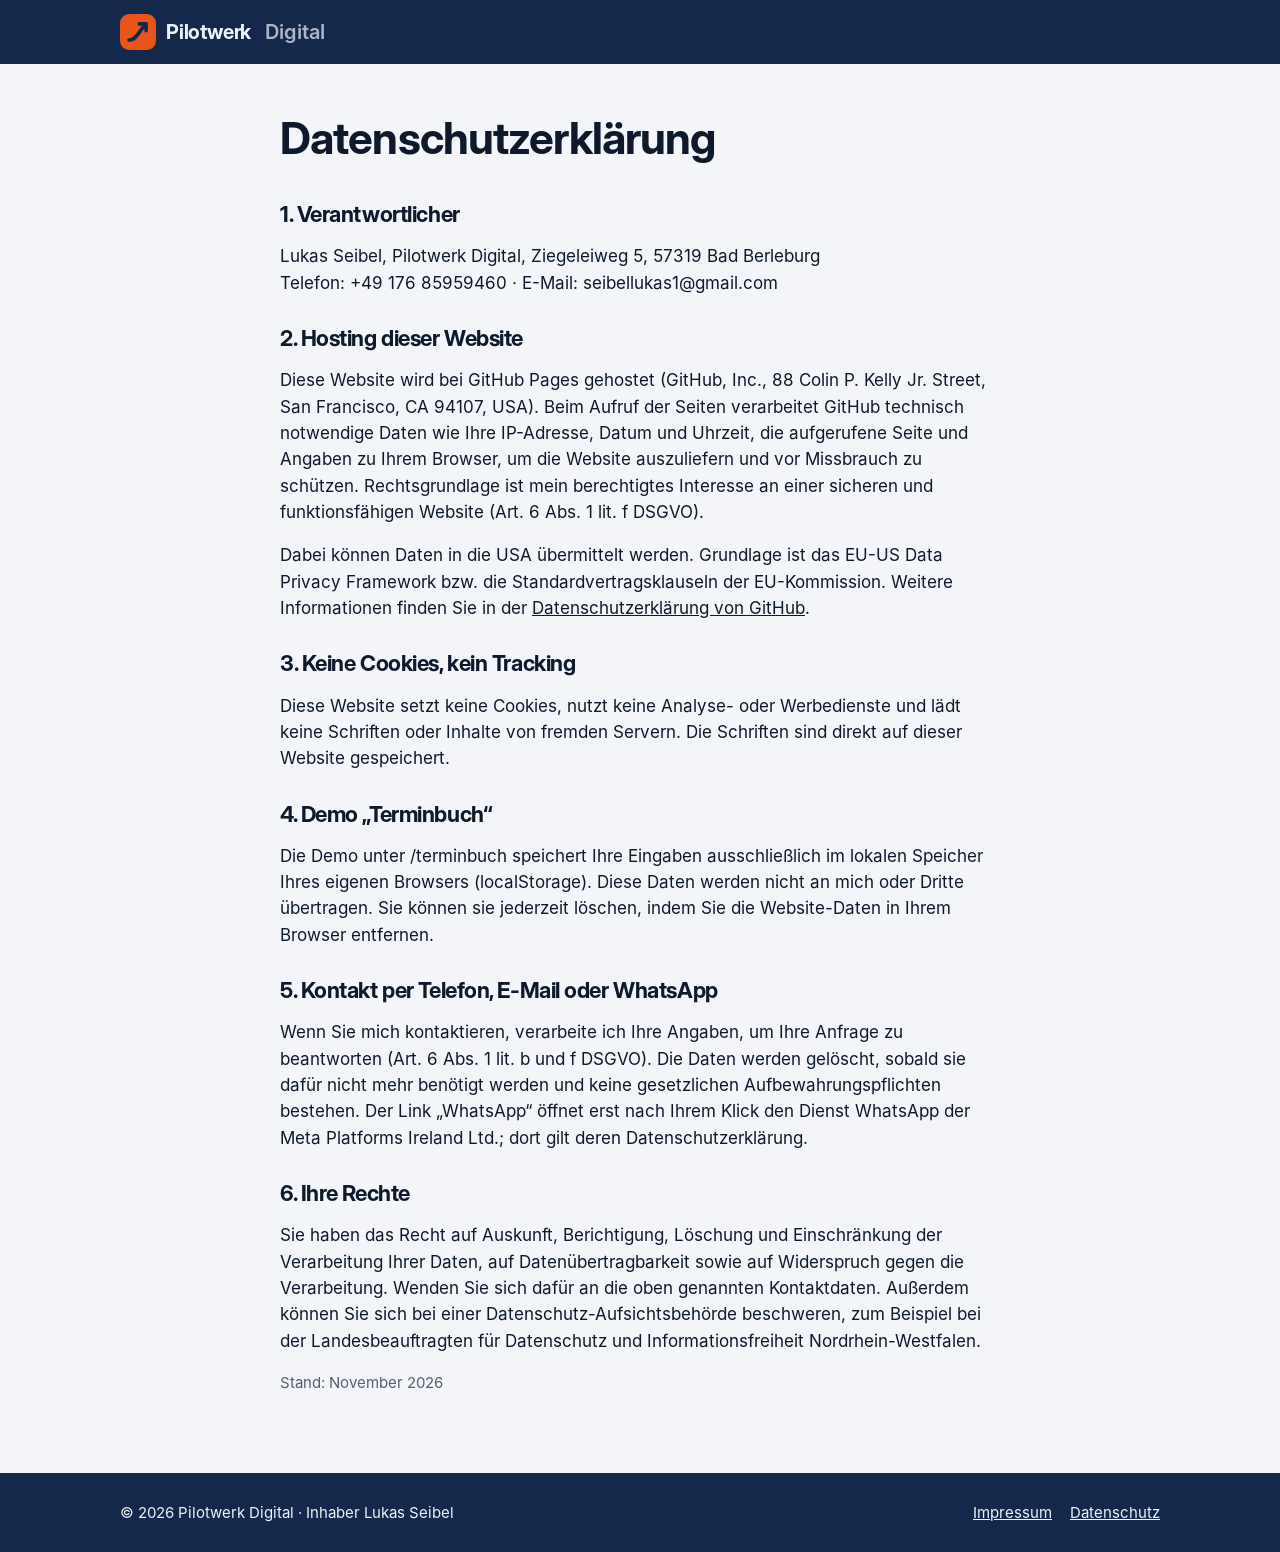
==== datenschutz/index.html @ e405d298 "Website Pilotwerk Digital mit Terminbuch-Demo, Impressum und Datenschutz Co-Authored-By: Claude Opus" ====
<!doctype html>
<html lang="de">
<head>
<meta charset="utf-8">
<meta name="viewport" content="width=device-width,initial-scale=1,viewport-fit=cover">
<title>Datenschutz – Pilotwerk Digital</title>
<meta name="robots" content="noindex">
<link rel="icon" href="/assets/favicon.svg" type="image/svg+xml">
<link rel="stylesheet" href="/assets/site.css">
</head>
<body>
<header class="topbar">
  <div class="wrap">
    <a class="logo" href="/" aria-label="Pilotwerk Digital, Startseite">
      <svg viewBox="0 0 40 40" aria-hidden="true"><rect width="40" height="40" rx="10" fill="#E8541A"/><path d="M10 29 C 16 29, 20 23, 23.5 17.5 L 29 11" stroke="#13284A" stroke-width="4" fill="none" stroke-linecap="round"/><path d="M21.5 11 H29 V18.5" stroke="#13284A" stroke-width="4" fill="none" stroke-linecap="round" stroke-linejoin="round"/></svg>
      <b>Pilotwerk</b><span>Digital</span>
    </a>
  </div>
</header>
<main class="wrap legal">
  <h1>Datenschutzerklärung</h1>

  <h2>1. Verantwortlicher</h2>
  <p>Lukas Seibel, Pilotwerk Digital, Ziegeleiweg 5, 57319 Bad Berleburg<br>Telefon: +49 176 85959460 · E-Mail: seibellukas1@gmail.com</p>

  <h2>2. Hosting dieser Website</h2>
  <p>Diese Website wird bei GitHub Pages gehostet (GitHub, Inc., 88 Colin P. Kelly Jr. Street, San Francisco, CA 94107, USA). Beim Aufruf der Seiten verarbeitet GitHub technisch notwendige Daten wie Ihre IP-Adresse, Datum und Uhrzeit, die aufgerufene Seite und Angaben zu Ihrem Browser, um die Website auszuliefern und vor Missbrauch zu schützen. Rechtsgrundlage ist mein berechtigtes Interesse an einer sicheren und funktionsfähigen Website (Art. 6 Abs. 1 lit. f DSGVO).</p>
  <p>Dabei können Daten in die USA übermittelt werden. Grundlage ist das EU-US Data Privacy Framework bzw. die Standardvertragsklauseln der EU-Kommission. Weitere Informationen finden Sie in der <a href="https://docs.github.com/de/site-policy/privacy-policies/github-general-privacy-statement" rel="noopener">Datenschutzerklärung von GitHub</a>.</p>

  <h2>3. Keine Cookies, kein Tracking</h2>
  <p>Diese Website setzt keine Cookies, nutzt keine Analyse- oder Werbedienste und lädt keine Schriften oder Inhalte von fremden Servern. Die Schriften sind direkt auf dieser Website gespeichert.</p>

  <h2>4. Demo „Terminbuch“</h2>
  <p>Die Demo unter /terminbuch speichert Ihre Eingaben ausschließlich im lokalen Speicher Ihres eigenen Browsers (localStorage). Diese Daten werden nicht an mich oder Dritte übertragen. Sie können sie jederzeit löschen, indem Sie die Website-Daten in Ihrem Browser entfernen.</p>

  <h2>5. Kontakt per Telefon, E-Mail oder WhatsApp</h2>
  <p>Wenn Sie mich kontaktieren, verarbeite ich Ihre Angaben, um Ihre Anfrage zu beantworten (Art. 6 Abs. 1 lit. b und f DSGVO). Die Daten werden gelöscht, sobald sie dafür nicht mehr benötigt werden und keine gesetzlichen Aufbewahrungspflichten bestehen. Der Link „WhatsApp“ öffnet erst nach Ihrem Klick den Dienst WhatsApp der Meta Platforms Ireland Ltd.; dort gilt deren Datenschutzerklärung.</p>

  <h2>6. Ihre Rechte</h2>
  <p>Sie haben das Recht auf Auskunft, Berichtigung, Löschung und Einschränkung der Verarbeitung Ihrer Daten, auf Datenübertragbarkeit sowie auf Widerspruch gegen die Verarbeitung. Wenden Sie sich dafür an die oben genannten Kontaktdaten. Außerdem können Sie sich bei einer Datenschutz-Aufsichtsbehörde beschweren, zum Beispiel bei der Landesbeauftragten für Datenschutz und Informationsfreiheit Nordrhein-Westfalen.</p>

  <p class="muted">Stand: November 2026</p>
</main>
<footer>
  <div class="wrap">
    <span>© 2026 Pilotwerk Digital · Inhaber Lukas Seibel</span>
    <nav aria-label="Rechtliches"><a href="/impressum/">Impressum</a><a href="/datenschutz/">Datenschutz</a></nav>
  </div>
</footer>
</body>
</html>
---- assets/site.css ----
/* Pilotwerk Digital – shared styles. Fonts are self-hosted (no external requests). */
@font-face{font-family:"Inter";src:url("fonts/inter-400.woff") format("woff");font-weight:400;font-display:swap}
@font-face{font-family:"Inter";src:url("fonts/inter-600.woff") format("woff");font-weight:600;font-display:swap}
@font-face{font-family:"Inter";src:url("fonts/inter-700.woff") format("woff");font-weight:700;font-display:swap}
@font-face{font-family:"Inter Display";src:url("fonts/interdisplay-700.woff") format("woff");font-weight:700;font-display:swap}

/* Layout: navy header band with signal-orange accent -> hero -> service grid -> steps -> local band -> contact -> footer */
:root{
  --bg:#F3F5F8; --surface:#FFFFFF; --ink:#0E1A2B; --muted:#526072; --line:#D9E0E8;
  --navy:#13284A; --navy-ink:#EEF2F8; --accent:#E8541A; --accent-ink:#FFFFFF; --accent-soft:#FDEBE2;
  --font:"Inter",ui-sans-serif,system-ui,-apple-system,"Segoe UI",Roboto,sans-serif;
  --display:"Inter Display","Inter",ui-sans-serif,system-ui,sans-serif;
  color-scheme:light;
}
@media (prefers-color-scheme:dark){
  :root{
    --bg:#0A111D; --surface:#111B2B; --ink:#E7ECF4; --muted:#9AA7B9; --line:#223049;
    --navy:#0E1C33; --navy-ink:#E7ECF4; --accent:#FF6E33; --accent-ink:#0A111D; --accent-soft:#2A1A12;
    color-scheme:dark;
  }
}
*{box-sizing:border-box}
html{-webkit-text-size-adjust:100%}
body{margin:0;background:var(--bg);color:var(--ink);font-family:var(--font);font-size:17px;line-height:1.55}
img,svg{max-width:100%}
a{color:inherit}
.wrap{max-width:1080px;margin:0 auto;padding-left:max(20px,env(safe-area-inset-left,0px));padding-right:max(20px,env(safe-area-inset-right,0px))}
.topbar{background:var(--navy);color:var(--navy-ink)}
.topbar .wrap{display:flex;align-items:center;justify-content:space-between;gap:16px;padding-block:14px}
.logo{display:inline-flex;align-items:center;gap:10px;text-decoration:none;color:var(--navy-ink)}
.logo svg{width:36px;height:36px;flex:none}
.logo b{font-family:var(--display);font-weight:700;font-size:20px;letter-spacing:-.01em}
.logo span{font-weight:600;font-size:20px;opacity:.7;margin-left:4px}
.nav{display:flex;gap:18px;font-size:15px;font-weight:600}
.nav a{text-decoration:none;opacity:.85}
.nav a:hover{opacity:1;text-decoration:underline}
@media (max-width:640px){.nav{display:none}}
.btn{display:inline-flex;align-items:center;justify-content:center;gap:8px;font:inherit;font-weight:700;font-size:16px;text-decoration:none;border-radius:10px;padding:12px 20px;min-height:48px;border:2px solid transparent;cursor:pointer}
.btn.primary{background:var(--accent);color:var(--accent-ink)}
.btn.ghost{border-color:currentColor}
.btn:focus-visible,a:focus-visible{outline:3px solid var(--accent);outline-offset:3px}
.hero{background:var(--navy);color:var(--navy-ink);padding-block:28px 64px}
.eyebrow{font-size:13px;font-weight:700;letter-spacing:.12em;text-transform:uppercase;color:var(--accent)}
.hero h1{font-family:var(--display);font-weight:700;font-size:clamp(38px,7vw,68px);line-height:1.04;letter-spacing:-.025em;margin:14px 0 18px;text-wrap:balance;max-width:14ch}
.hero p{font-size:clamp(17px,2.2vw,20px);max-width:56ch;margin:0 0 28px;opacity:.88}
.hero .cta{display:flex;flex-wrap:wrap;gap:12px}
.flight{display:block;width:100%;height:28px;margin-top:40px}
.flight path{fill:none;stroke:var(--accent);stroke-width:2.5;stroke-dasharray:6 8}
section{padding-block:56px}
h2{font-family:var(--display);font-weight:700;font-size:clamp(28px,4vw,40px);letter-spacing:-.02em;line-height:1.1;margin:0 0 10px;text-wrap:balance}
.lead{color:var(--muted);max-width:60ch;margin:0 0 28px}
.grid{display:grid;grid-template-columns:repeat(auto-fit,minmax(240px,1fr));gap:16px}
.card{background:var(--surface);border:1px solid var(--line);border-radius:14px;padding:22px;display:flex;flex-direction:column;gap:10px;min-width:0}
.card h3{margin:0;font-size:20px;font-weight:700;letter-spacing:-.01em}
.card p{margin:0;color:var(--muted);font-size:16px}
.card .tag{align-self:flex-start;font-size:12px;font-weight:700;letter-spacing:.08em;text-transform:uppercase;padding:4px 9px;border-radius:999px;background:var(--accent-soft);color:var(--accent)}
.card .tag.live{background:var(--accent);color:var(--accent-ink)}
.card a.more{margin-top:auto;font-weight:700;color:var(--accent);text-decoration:none}
.card a.more:hover{text-decoration:underline}
.steps{display:grid;grid-template-columns:repeat(auto-fit,minmax(220px,1fr));gap:16px;counter-reset:s;list-style:none;padding:0;margin:0}
.steps li{counter-increment:s;background:var(--surface);border:1px solid var(--line);border-radius:14px;padding:22px}
.steps li::before{content:counter(s);display:inline-grid;place-items:center;width:34px;height:34px;border-radius:50%;background:var(--navy);color:var(--navy-ink);font-weight:700;margin-bottom:10px}
.steps b{display:block;font-size:18px;margin-bottom:4px}
.steps span{color:var(--muted);font-size:16px}
.local{background:var(--surface);border-block:1px solid var(--line)}
.local .wrap{display:grid;grid-template-columns:minmax(0,1.2fr) minmax(0,1fr);gap:32px;align-items:center}
@media (max-width:760px){.local .wrap{grid-template-columns:1fr}}
.local ul{margin:0;padding:0;list-style:none;display:flex;flex-wrap:wrap;gap:8px}
.local li{border:1px solid var(--line);border-radius:999px;padding:6px 14px;font-size:15px;font-weight:600}
.contact{display:grid;grid-template-columns:repeat(auto-fit,minmax(230px,1fr));gap:16px}
.contact .card b{font-size:19px;overflow-wrap:anywhere}
footer{background:var(--navy);color:var(--navy-ink);padding-block:28px;font-size:15px}
footer .wrap{display:flex;flex-wrap:wrap;gap:12px 24px;justify-content:space-between;align-items:center}
footer nav{display:flex;gap:18px}
.legal{max-width:760px;padding-block:40px 64px}
.legal h1{font-family:var(--display);font-size:clamp(30px,5vw,44px);letter-spacing:-.02em;margin:0 0 20px}
.legal h2{font-size:22px;margin:30px 0 8px}
.legal p,.legal li{color:var(--ink)}
.legal .muted{color:var(--muted);font-size:15px}
@media (prefers-reduced-motion:no-preference){.flight path{animation:dash 30s linear infinite}@keyframes dash{to{stroke-dashoffset:-280}}}
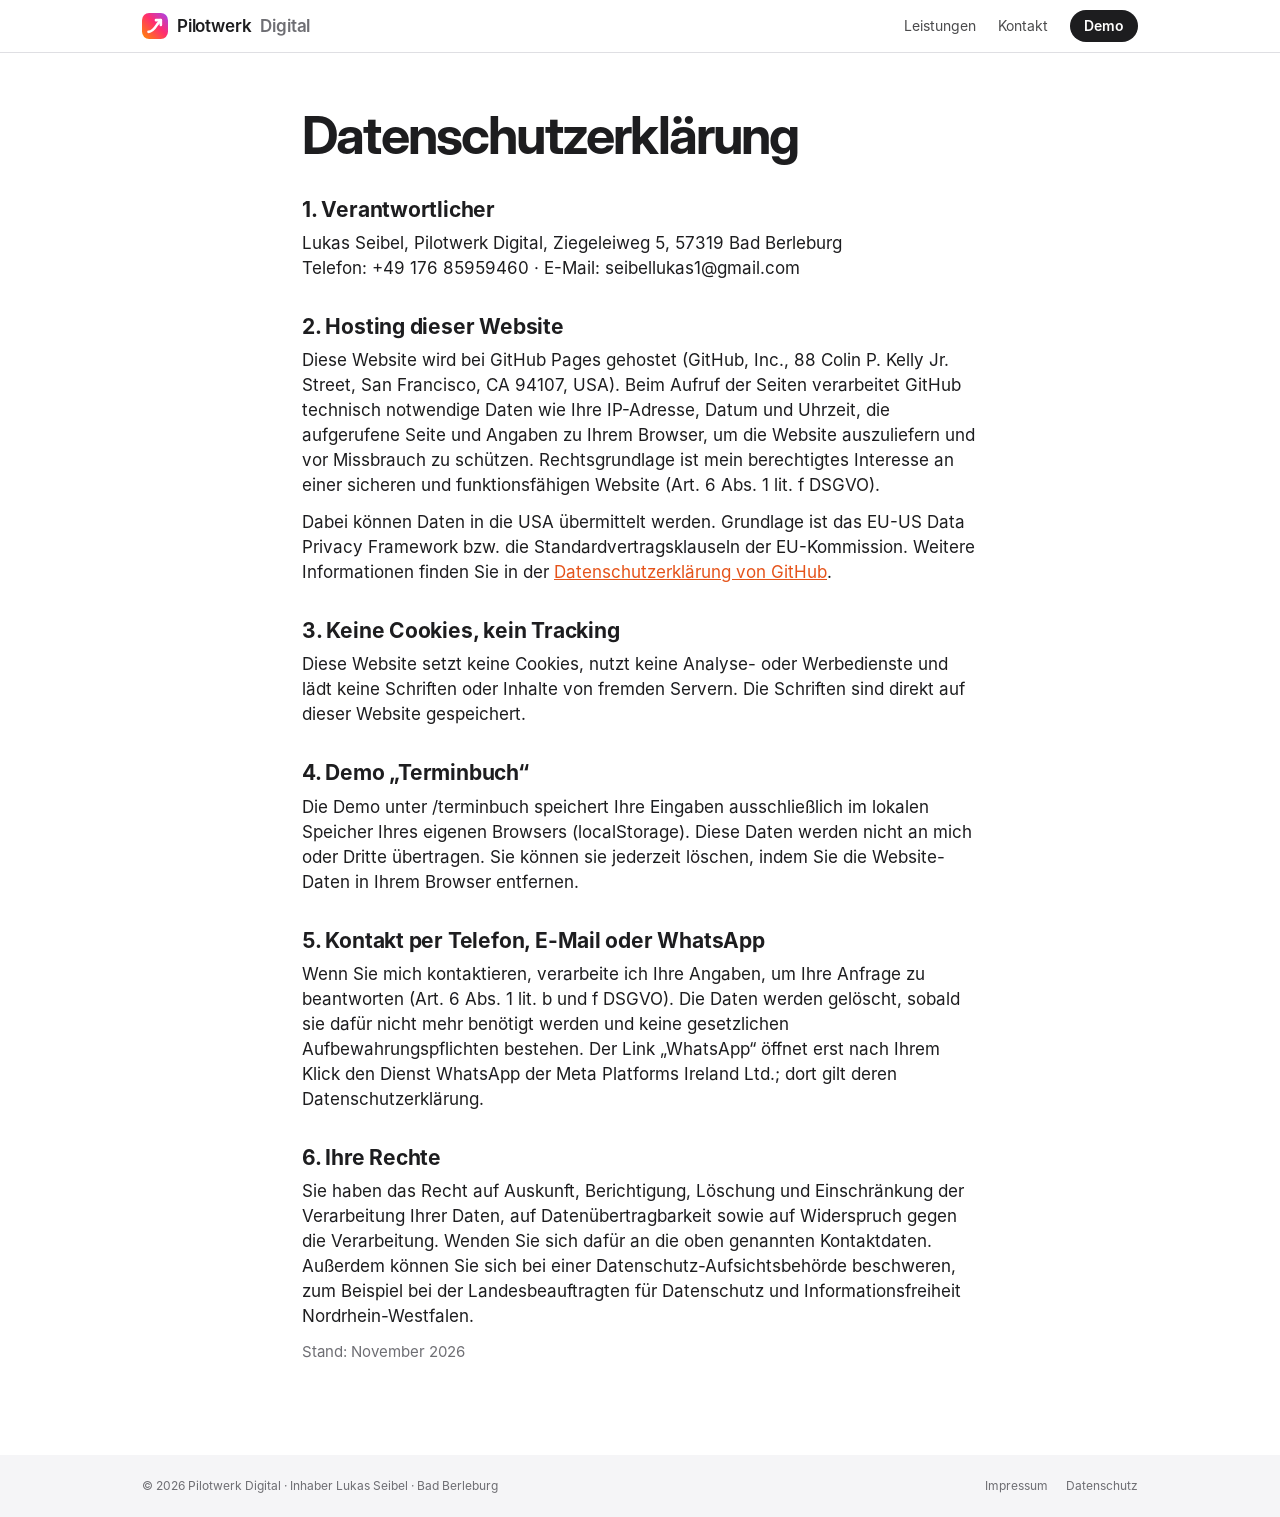
==== commit 81cb00db: "Neues Design im Stil großer Produktseiten: Live-Demo im Handy, Bento-Kacheln, Farbverlauf Co-Authore" ====
--- a/datenschutz/index.html
+++ b/datenschutz/index.html
@@ -9,12 +9,13 @@
 <link rel="stylesheet" href="/assets/site.css">
 </head>
 <body>
-<header class="topbar">
-  <div class="wrap">
+<header class="nav">
+  <div class="wrap nav-in">
     <a class="logo" href="/" aria-label="Pilotwerk Digital, Startseite">
-      <svg viewBox="0 0 40 40" aria-hidden="true"><rect width="40" height="40" rx="10" fill="#E8541A"/><path d="M10 29 C 16 29, 20 23, 23.5 17.5 L 29 11" stroke="#13284A" stroke-width="4" fill="none" stroke-linecap="round"/><path d="M21.5 11 H29 V18.5" stroke="#13284A" stroke-width="4" fill="none" stroke-linecap="round" stroke-linejoin="round"/></svg>
-      <b>Pilotwerk</b><span>Digital</span>
+      <svg viewBox="0 0 40 40" aria-hidden="true"><defs><linearGradient id="lg" x1="0" y1="1" x2="1" y2="0"><stop offset="0" stop-color="#FF8A00"/><stop offset=".55" stop-color="#FF2D6F"/><stop offset="1" stop-color="#A445F0"/></linearGradient></defs><rect width="40" height="40" rx="11" fill="url(#lg)"/><path d="M10 29 C 16 29, 20 23, 23.5 17.5 L 29 11" stroke="#FFFFFF" stroke-width="4" fill="none" stroke-linecap="round"/><path d="M21.5 11 H29 V18.5" stroke="#FFFFFF" stroke-width="4" fill="none" stroke-linecap="round" stroke-linejoin="round"/></svg>
+      <span>Pilotwerk</span><em>Digital</em>
     </a>
+    <nav class="links" aria-label="Hauptmenü"><a href="/#leistungen">Leistungen</a><a href="/#kontakt">Kontakt</a><a class="mini" href="/terminbuch/">Demo</a></nav>
   </div>
 </header>
 <main class="wrap legal">
@@ -43,7 +44,7 @@
 </main>
 <footer>
   <div class="wrap">
-    <span>© 2026 Pilotwerk Digital · Inhaber Lukas Seibel</span>
+    <span>© 2026 Pilotwerk Digital · Inhaber Lukas Seibel · Bad Berleburg</span>
     <nav aria-label="Rechtliches"><a href="/impressum/">Impressum</a><a href="/datenschutz/">Datenschutz</a></nav>
   </div>
 </footer>
--- a/assets/site.css
+++ b/assets/site.css
@@ -1,80 +1,160 @@
 /* Pilotwerk Digital – shared styles. Fonts are self-hosted (no external requests). */
 @font-face{font-family:"Inter";src:url("fonts/inter-400.woff") format("woff");font-weight:400;font-display:swap}
-@font-face{font-family:"Inter";src:url("fonts/inter-600.woff") format("woff");font-weight:600;font-display:swap}
+@font-face{font-family:"Inter";src:url("fonts/inter-600.woff") format("woff");font-weight:500 600;font-display:swap}
 @font-face{font-family:"Inter";src:url("fonts/inter-700.woff") format("woff");font-weight:700;font-display:swap}
 @font-face{font-family:"Inter Display";src:url("fonts/interdisplay-700.woff") format("woff");font-weight:700;font-display:swap}
 
-/* Layout: navy header band with signal-orange accent -> hero -> service grid -> steps -> local band -> contact -> footer */
+/* Layout: product-page style. Translucent sticky nav -> centered hero with live phone demo -> bento grid of four tools -> black statement band with steps -> local band -> big contact CTA -> quiet footer. */
 :root{
-  --bg:#F3F5F8; --surface:#FFFFFF; --ink:#0E1A2B; --muted:#526072; --line:#D9E0E8;
-  --navy:#13284A; --navy-ink:#EEF2F8; --accent:#E8541A; --accent-ink:#FFFFFF; --accent-soft:#FDEBE2;
+  --bg:#FFFFFF; --bg2:#F5F5F7; --ink:#1D1D1F; --muted:#6E6E73; --line:#D2D2D7; --card:#FFFFFF;
+  --black:#000000; --on-black:#F5F5F7; --on-black-muted:#A1A1A6;
+  --g1:#FF8A00; --g2:#FF2D6F; --g3:#A445F0;
+  --grad:linear-gradient(100deg,var(--g1) 0%,var(--g2) 55%,var(--g3) 100%);
+  --link:#E5531A;
+  --blk-l:92%; --blk-s:85%;
   --font:"Inter",ui-sans-serif,system-ui,-apple-system,"Segoe UI",Roboto,sans-serif;
-  --display:"Inter Display","Inter",ui-sans-serif,system-ui,sans-serif;
+  --display:"Inter Display","Inter",ui-sans-serif,system-ui,-apple-system,sans-serif;
   color-scheme:light;
 }
 @media (prefers-color-scheme:dark){
   :root{
-    --bg:#0A111D; --surface:#111B2B; --ink:#E7ECF4; --muted:#9AA7B9; --line:#223049;
-    --navy:#0E1C33; --navy-ink:#E7ECF4; --accent:#FF6E33; --accent-ink:#0A111D; --accent-soft:#2A1A12;
+    --bg:#000000; --bg2:#111113; --ink:#F5F5F7; --muted:#A1A1A6; --line:#2C2C2E; --card:#1C1C1E;
+    --link:#FF8A4C; --blk-l:24%; --blk-s:45%;
     color-scheme:dark;
   }
 }
 *{box-sizing:border-box}
-html{-webkit-text-size-adjust:100%}
-body{margin:0;background:var(--bg);color:var(--ink);font-family:var(--font);font-size:17px;line-height:1.55}
+html{-webkit-text-size-adjust:100%;scroll-behavior:smooth}
+@media (prefers-reduced-motion:reduce){html{scroll-behavior:auto}}
+body{margin:0;background:var(--bg);color:var(--ink);font-family:var(--font);font-size:17px;line-height:1.47;-webkit-font-smoothing:antialiased}
 img,svg{max-width:100%}
 a{color:inherit}
-.wrap{max-width:1080px;margin:0 auto;padding-left:max(20px,env(safe-area-inset-left,0px));padding-right:max(20px,env(safe-area-inset-right,0px))}
-.topbar{background:var(--navy);color:var(--navy-ink)}
-.topbar .wrap{display:flex;align-items:center;justify-content:space-between;gap:16px;padding-block:14px}
-.logo{display:inline-flex;align-items:center;gap:10px;text-decoration:none;color:var(--navy-ink)}
-.logo svg{width:36px;height:36px;flex:none}
-.logo b{font-family:var(--display);font-weight:700;font-size:20px;letter-spacing:-.01em}
-.logo span{font-weight:600;font-size:20px;opacity:.7;margin-left:4px}
-.nav{display:flex;gap:18px;font-size:15px;font-weight:600}
-.nav a{text-decoration:none;opacity:.85}
-.nav a:hover{opacity:1;text-decoration:underline}
-@media (max-width:640px){.nav{display:none}}
-.btn{display:inline-flex;align-items:center;justify-content:center;gap:8px;font:inherit;font-weight:700;font-size:16px;text-decoration:none;border-radius:10px;padding:12px 20px;min-height:48px;border:2px solid transparent;cursor:pointer}
-.btn.primary{background:var(--accent);color:var(--accent-ink)}
-.btn.ghost{border-color:currentColor}
-.btn:focus-visible,a:focus-visible{outline:3px solid var(--accent);outline-offset:3px}
-.hero{background:var(--navy);color:var(--navy-ink);padding-block:28px 64px}
-.eyebrow{font-size:13px;font-weight:700;letter-spacing:.12em;text-transform:uppercase;color:var(--accent)}
-.hero h1{font-family:var(--display);font-weight:700;font-size:clamp(38px,7vw,68px);line-height:1.04;letter-spacing:-.025em;margin:14px 0 18px;text-wrap:balance;max-width:14ch}
-.hero p{font-size:clamp(17px,2.2vw,20px);max-width:56ch;margin:0 0 28px;opacity:.88}
-.hero .cta{display:flex;flex-wrap:wrap;gap:12px}
-.flight{display:block;width:100%;height:28px;margin-top:40px}
-.flight path{fill:none;stroke:var(--accent);stroke-width:2.5;stroke-dasharray:6 8}
-section{padding-block:56px}
-h2{font-family:var(--display);font-weight:700;font-size:clamp(28px,4vw,40px);letter-spacing:-.02em;line-height:1.1;margin:0 0 10px;text-wrap:balance}
-.lead{color:var(--muted);max-width:60ch;margin:0 0 28px}
-.grid{display:grid;grid-template-columns:repeat(auto-fit,minmax(240px,1fr));gap:16px}
-.card{background:var(--surface);border:1px solid var(--line);border-radius:14px;padding:22px;display:flex;flex-direction:column;gap:10px;min-width:0}
-.card h3{margin:0;font-size:20px;font-weight:700;letter-spacing:-.01em}
-.card p{margin:0;color:var(--muted);font-size:16px}
-.card .tag{align-self:flex-start;font-size:12px;font-weight:700;letter-spacing:.08em;text-transform:uppercase;padding:4px 9px;border-radius:999px;background:var(--accent-soft);color:var(--accent)}
-.card .tag.live{background:var(--accent);color:var(--accent-ink)}
-.card a.more{margin-top:auto;font-weight:700;color:var(--accent);text-decoration:none}
-.card a.more:hover{text-decoration:underline}
-.steps{display:grid;grid-template-columns:repeat(auto-fit,minmax(220px,1fr));gap:16px;counter-reset:s;list-style:none;padding:0;margin:0}
-.steps li{counter-increment:s;background:var(--surface);border:1px solid var(--line);border-radius:14px;padding:22px}
-.steps li::before{content:counter(s);display:inline-grid;place-items:center;width:34px;height:34px;border-radius:50%;background:var(--navy);color:var(--navy-ink);font-weight:700;margin-bottom:10px}
-.steps b{display:block;font-size:18px;margin-bottom:4px}
-.steps span{color:var(--muted);font-size:16px}
-.local{background:var(--surface);border-block:1px solid var(--line)}
-.local .wrap{display:grid;grid-template-columns:minmax(0,1.2fr) minmax(0,1fr);gap:32px;align-items:center}
-@media (max-width:760px){.local .wrap{grid-template-columns:1fr}}
-.local ul{margin:0;padding:0;list-style:none;display:flex;flex-wrap:wrap;gap:8px}
-.local li{border:1px solid var(--line);border-radius:999px;padding:6px 14px;font-size:15px;font-weight:600}
-.contact{display:grid;grid-template-columns:repeat(auto-fit,minmax(230px,1fr));gap:16px}
-.contact .card b{font-size:19px;overflow-wrap:anywhere}
-footer{background:var(--navy);color:var(--navy-ink);padding-block:28px;font-size:15px}
-footer .wrap{display:flex;flex-wrap:wrap;gap:12px 24px;justify-content:space-between;align-items:center}
+.wrap{max-width:1040px;margin:0 auto;padding-left:max(22px,env(safe-area-inset-left,0px));padding-right:max(22px,env(safe-area-inset-right,0px))}
+
+/* Nav */
+.nav{position:sticky;top:0;z-index:50;background:var(--bg);border-bottom:1px solid var(--line)}
+@supports ((backdrop-filter:blur(1px)) or (-webkit-backdrop-filter:blur(1px))){
+  .nav{background:color-mix(in srgb,var(--bg) 72%,transparent);-webkit-backdrop-filter:saturate(180%) blur(20px);backdrop-filter:saturate(180%) blur(20px);border-bottom-color:color-mix(in srgb,var(--line) 70%,transparent)}
+}
+.nav-in{display:flex;align-items:center;justify-content:space-between;gap:16px;min-height:52px;padding-top:env(safe-area-inset-top,0px)}
+.logo{display:inline-flex;align-items:center;gap:9px;text-decoration:none;font-weight:600;font-size:17px;letter-spacing:-.01em}
+.logo svg{width:26px;height:26px;flex:none}
+.logo em{font-style:normal;color:var(--muted);font-weight:500}
+.links{display:flex;align-items:center;gap:22px;font-size:14px}
+.links a{text-decoration:none;opacity:.8}
+.links a:hover{opacity:1}
+.links .mini{opacity:1;background:var(--ink);color:var(--bg);padding:6px 14px;border-radius:980px;font-weight:600}
+@media (max-width:560px){.links a:not(.mini){display:none}}
+
+/* Buttons */
+.btn{display:inline-flex;align-items:center;justify-content:center;gap:6px;font:inherit;font-weight:600;font-size:17px;text-decoration:none;border-radius:980px;padding:12px 24px;min-height:48px;border:0;cursor:pointer}
+.btn.dark{background:var(--ink);color:var(--bg)}
+.btn.grad{background:var(--grad);color:#FFFFFF}
+.btn.line{box-shadow:inset 0 0 0 1.5px var(--line);color:var(--ink)}
+.btn.text{color:var(--link);padding-inline:10px}
+.btn:focus-visible,a:focus-visible{outline:3px solid var(--g2);outline-offset:3px}
+.grad-text{background:var(--grad);-webkit-background-clip:text;background-clip:text;color:transparent}
+
+/* Hero */
+.hero{text-align:center;padding-block:64px 24px;overflow:hidden}
+.kicker{font-weight:600;font-size:17px;margin:0 0 8px}
+.hero h1{font-family:var(--display);font-weight:700;font-size:clamp(46px,9.5vw,100px);line-height:1.02;letter-spacing:-.04em;margin:0 auto 18px;max-width:11ch;text-wrap:balance}
+.hero p.sub{font-size:clamp(19px,2.4vw,24px);line-height:1.35;color:var(--muted);max-width:30em;margin:0 auto 28px;text-wrap:balance}
+.cta{display:flex;flex-wrap:wrap;justify-content:center;gap:12px 8px}
+.device-wrap{margin-top:56px;display:flex;flex-direction:column;align-items:center;gap:14px}
+.device{width:320px;max-width:100%;border-radius:52px;padding:10px;background:#1D1D1F;box-shadow:0 40px 80px -20px rgba(0,0,0,.35),0 0 0 1px rgba(255,255,255,.06) inset}
+.screen{width:300px;height:650px;border-radius:42px;overflow:hidden;position:relative;background:#0A0907}
+.screen iframe{position:absolute;top:0;left:0;width:400px;height:867px;border:0;transform:scale(.75);transform-origin:0 0}
+.device-note{font-size:14px;color:var(--muted)}
+@media (max-width:360px){.device{transform:scale(.9);transform-origin:top center;margin-bottom:-60px}}
+
+/* Sections */
+section{padding-block:96px}
+.center{text-align:center}
+h2{font-family:var(--display);font-weight:700;font-size:clamp(36px,6.2vw,64px);line-height:1.05;letter-spacing:-.035em;margin:0 auto 14px;max-width:14ch;text-wrap:balance}
+.lead{font-size:clamp(19px,2.2vw,21px);color:var(--muted);max-width:34em;margin:0 auto 48px;text-wrap:balance}
+
+/* Bento */
+.bento{display:grid;grid-template-columns:repeat(2,minmax(0,1fr));gap:20px}
+@media (max-width:780px){.bento{grid-template-columns:1fr}}
+.tile{background:var(--bg2);border-radius:30px;padding:36px 32px 0;overflow:hidden;display:flex;flex-direction:column;gap:10px;min-height:520px;min-width:0}
+.tile.black{background:var(--black);color:var(--on-black)}
+.tile.black p{color:var(--on-black-muted)}
+.tile .k{font-size:14px;font-weight:600;letter-spacing:.01em}
+.tile h3{font-family:var(--display);font-weight:700;font-size:clamp(28px,3.4vw,36px);line-height:1.08;letter-spacing:-.03em;margin:0;text-wrap:balance}
+.tile p{margin:0;color:var(--muted);font-size:17px;max-width:30em}
+.tile .more{color:var(--link);font-weight:600;text-decoration:none;margin-top:4px;align-self:flex-start}
+.tile .more:hover{text-decoration:underline}
+.tile .status{align-self:flex-start;font-size:12px;font-weight:600;letter-spacing:.06em;text-transform:uppercase;color:var(--muted);border:1px solid var(--line);border-radius:980px;padding:3px 10px}
+.tile.black .status{color:var(--on-black-muted);border-color:#3A3A3C}
+.mock{margin-top:auto;padding-top:28px;display:flex;justify-content:center}
+
+/* Mock: appointment book */
+.m-cal{width:100%;max-width:380px;background:var(--card);border-radius:22px 22px 0 0;padding:16px 16px 0;box-shadow:0 -1px 0 var(--line),0 20px 40px -24px rgba(0,0,0,.25)}
+.m-cal .hd{display:flex;justify-content:space-between;font-size:13px;font-weight:600;margin-bottom:12px}
+.m-cal .hd span:last-child{color:var(--muted);font-weight:500}
+.m-cal .cols{display:grid;grid-template-columns:repeat(3,1fr);gap:8px;height:190px}
+.m-cal .col{position:relative;border-top:1px solid var(--line)}
+.m-cal .col b{display:block;font-size:11px;color:var(--muted);font-weight:600;padding:6px 0}
+.m-cal .ev{position:absolute;left:0;right:0;border-radius:8px;padding:5px 7px;font-size:11px;line-height:1.25;font-weight:600;background:hsl(var(--h) var(--blk-s) var(--blk-l));border-left:3px solid hsl(var(--h) 70% 50%)}
+.m-cal .ev small{display:block;font-weight:500;opacity:.7}
+
+/* Mock: phone assistant */
+.m-call{width:100%;max-width:360px;display:flex;flex-direction:column;gap:10px;padding-bottom:32px}
+.m-call .ring{display:flex;align-items:center;gap:12px;background:#1C1C1E;border-radius:18px;padding:12px 14px}
+.m-call .ring i{width:38px;height:38px;border-radius:50%;background:var(--grad);flex:none}
+.m-call .ring b{display:block;font-size:14px}
+.m-call .ring span{font-size:12px;color:var(--on-black-muted)}
+.m-call .bub{max-width:82%;padding:10px 14px;border-radius:20px;font-size:14px;line-height:1.35}
+.m-call .in{background:#2C2C2E;align-self:flex-start;border-bottom-left-radius:6px}
+.m-call .out{background:var(--grad);color:#FFFFFF;align-self:flex-end;border-bottom-right-radius:6px}
+
+/* Mock: wallet stamp card */
+.m-card{width:100%;max-width:340px;aspect-ratio:1.58;border-radius:20px;background:var(--grad);color:#FFFFFF;padding:18px 20px;display:flex;flex-direction:column;justify-content:space-between;box-shadow:0 24px 48px -20px rgba(255,45,111,.55);margin-bottom:36px}
+.m-card .top{display:flex;justify-content:space-between;align-items:baseline;font-size:13px;font-weight:600}
+.m-card .top b{font-size:17px}
+.m-card .stamps{display:grid;grid-template-columns:repeat(5,1fr);gap:8px;max-width:230px}
+.m-card .stamps i{aspect-ratio:1;border-radius:50%;border:2px solid rgba(255,255,255,.85)}
+.m-card .stamps i.on{background:#FFFFFF}
+.m-card .bot{font-size:13px;font-weight:600}
+
+/* Mock: reel */
+.m-reel{width:190px;aspect-ratio:9/16;border-radius:26px 26px 0 0;background:linear-gradient(180deg,#2B2B2E,#0C0C0D);position:relative;overflow:hidden;color:#FFFFFF}
+.m-reel::before{content:"";position:absolute;inset:0;background:radial-gradient(circle at 30% 30%,rgba(255,138,0,.55),transparent 55%),radial-gradient(circle at 75% 65%,rgba(164,69,240,.55),transparent 55%)}
+.m-reel .play{position:absolute;top:42%;left:50%;width:54px;height:54px;transform:translate(-50%,-50%);border-radius:50%;background:rgba(255,255,255,.22);-webkit-backdrop-filter:blur(8px);backdrop-filter:blur(8px)}
+.m-reel .play::after{content:"";position:absolute;left:21px;top:16px;border-style:solid;border-width:11px 0 11px 17px;border-color:transparent transparent transparent #FFFFFF}
+.m-reel .cap{position:absolute;left:14px;right:14px;bottom:18px;font-size:12px;line-height:1.35}
+.m-reel .cap b{display:block;font-size:13px}
+
+/* Black statement band */
+.band{background:var(--black);color:var(--on-black)}
+.band .lead{color:var(--on-black-muted)}
+.steps{list-style:none;margin:0;padding:0;display:grid;grid-template-columns:repeat(3,minmax(0,1fr));gap:36px;text-align:left}
+@media (max-width:760px){.steps{grid-template-columns:1fr;gap:28px}}
+.steps .n{font-family:var(--display);font-weight:700;font-size:64px;line-height:1;letter-spacing:-.04em;margin-bottom:10px}
+.steps b{display:block;font-size:21px;margin-bottom:6px}
+.steps span{color:var(--on-black-muted)}
+
+/* Local */
+.chips{list-style:none;margin:0 auto;padding:0;display:flex;flex-wrap:wrap;justify-content:center;gap:10px;max-width:760px}
+.chips li{background:var(--bg2);border-radius:980px;padding:10px 18px;font-size:15px;font-weight:600}
+
+/* Contact */
+.contact h2{max-width:none}
+.contact .num{font-size:15px;color:var(--muted);margin-top:18px}
+.contact .num a{text-decoration:none}
+
+/* Footer */
+footer{background:var(--bg2);color:var(--muted);font-size:12px;padding-block:22px}
+footer .wrap{display:flex;flex-wrap:wrap;gap:10px 22px;justify-content:space-between;align-items:center}
 footer nav{display:flex;gap:18px}
-.legal{max-width:760px;padding-block:40px 64px}
-.legal h1{font-family:var(--display);font-size:clamp(30px,5vw,44px);letter-spacing:-.02em;margin:0 0 20px}
-.legal h2{font-size:22px;margin:30px 0 8px}
-.legal p,.legal li{color:var(--ink)}
+footer a{text-decoration:none}
+footer a:hover{text-decoration:underline;color:var(--ink)}
+
+/* Legal pages */
+.legal{max-width:720px;padding-block:56px 80px}
+.legal h1{font-family:var(--display);font-size:clamp(34px,6vw,52px);letter-spacing:-.035em;line-height:1.05;margin:0 0 24px}
+.legal h2{font-family:var(--font);font-size:21px;letter-spacing:-.01em;line-height:1.3;margin:32px 0 8px;max-width:none}
+.legal p{margin:0 0 12px}
 .legal .muted{color:var(--muted);font-size:15px}
-@media (prefers-reduced-motion:no-preference){.flight path{animation:dash 30s linear infinite}@keyframes dash{to{stroke-dashoffset:-280}}}
+.legal a{color:var(--link)}
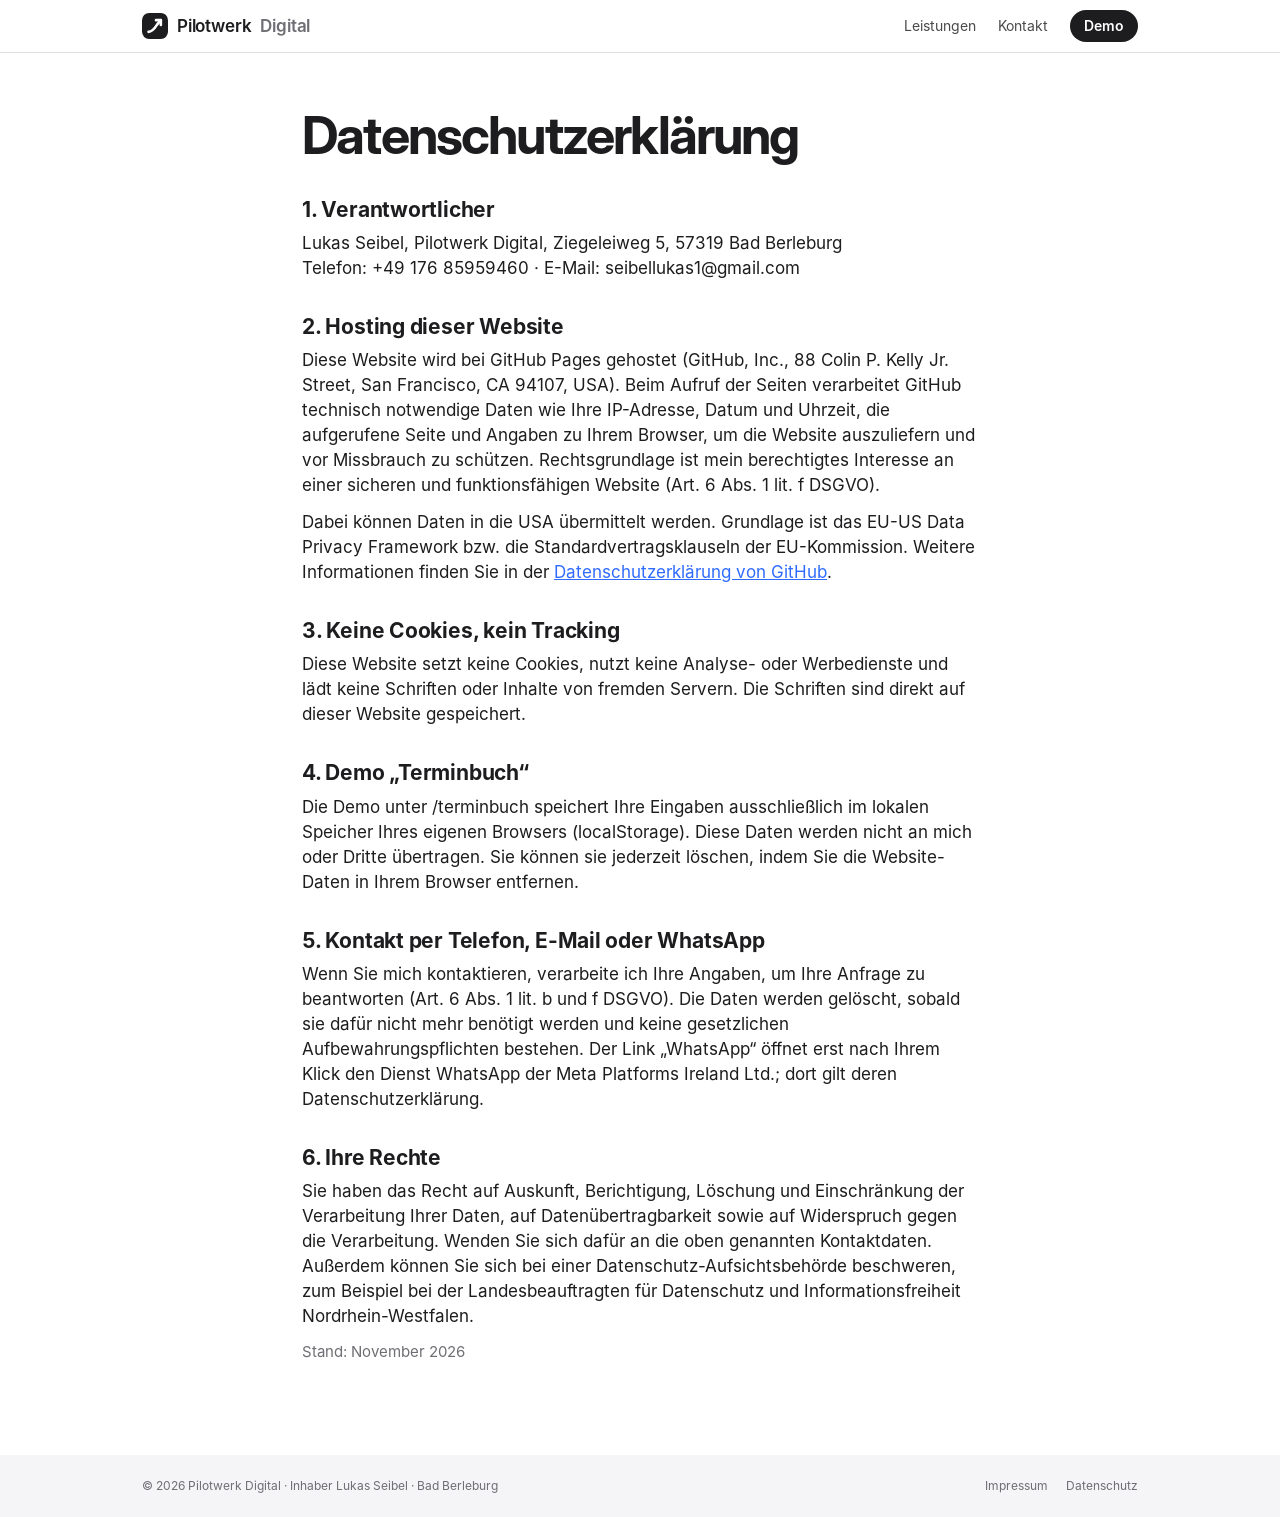
==== commit 446fe719: "Ruhigere Farben: Schwarz-Weiß mit einem dezenten Blau statt Farbverlauf Co-Authored-By: Claude Opus " ====
--- a/datenschutz/index.html
+++ b/datenschutz/index.html
@@ -12,7 +12,7 @@
 <header class="nav">
   <div class="wrap nav-in">
     <a class="logo" href="/" aria-label="Pilotwerk Digital, Startseite">
-      <svg viewBox="0 0 40 40" aria-hidden="true"><defs><linearGradient id="lg" x1="0" y1="1" x2="1" y2="0"><stop offset="0" stop-color="#FF8A00"/><stop offset=".55" stop-color="#FF2D6F"/><stop offset="1" stop-color="#A445F0"/></linearGradient></defs><rect width="40" height="40" rx="11" fill="url(#lg)"/><path d="M10 29 C 16 29, 20 23, 23.5 17.5 L 29 11" stroke="#FFFFFF" stroke-width="4" fill="none" stroke-linecap="round"/><path d="M21.5 11 H29 V18.5" stroke="#FFFFFF" stroke-width="4" fill="none" stroke-linecap="round" stroke-linejoin="round"/></svg>
+      <svg viewBox="0 0 40 40" aria-hidden="true"><rect class="mk-bg" width="40" height="40" rx="11"/><path class="mk-ar" d="M10 29 C 16 29, 20 23, 23.5 17.5 L 29 11" stroke-width="4" fill="none" stroke-linecap="round"/><path class="mk-ar" d="M21.5 11 H29 V18.5" stroke-width="4" fill="none" stroke-linecap="round" stroke-linejoin="round"/></svg>
       <span>Pilotwerk</span><em>Digital</em>
     </a>
     <nav class="links" aria-label="Hauptmenü"><a href="/#leistungen">Leistungen</a><a href="/#kontakt">Kontakt</a><a class="mini" href="/terminbuch/">Demo</a></nav>
--- a/assets/site.css
+++ b/assets/site.css
@@ -8,10 +8,9 @@
 :root{
   --bg:#FFFFFF; --bg2:#F5F5F7; --ink:#1D1D1F; --muted:#6E6E73; --line:#D2D2D7; --card:#FFFFFF;
   --black:#000000; --on-black:#F5F5F7; --on-black-muted:#A1A1A6;
-  --g1:#FF8A00; --g2:#FF2D6F; --g3:#A445F0;
-  --grad:linear-gradient(100deg,var(--g1) 0%,var(--g2) 55%,var(--g3) 100%);
-  --link:#E5531A;
-  --blk-l:92%; --blk-s:85%;
+  --accent:#2F6BFF; --accent-ink:#FFFFFF;
+  --link:#2F6BFF;
+  --graphite:#1D1D1F;
   --font:"Inter",ui-sans-serif,system-ui,-apple-system,"Segoe UI",Roboto,sans-serif;
   --display:"Inter Display","Inter",ui-sans-serif,system-ui,-apple-system,sans-serif;
   color-scheme:light;
@@ -19,7 +18,7 @@
 @media (prefers-color-scheme:dark){
   :root{
     --bg:#000000; --bg2:#111113; --ink:#F5F5F7; --muted:#A1A1A6; --line:#2C2C2E; --card:#1C1C1E;
-    --link:#FF8A4C; --blk-l:24%; --blk-s:45%;
+    --accent:#5B8CFF; --accent-ink:#000000; --link:#5B8CFF; --graphite:#2C2C2E;
     color-scheme:dark;
   }
 }
@@ -39,6 +38,8 @@
 .nav-in{display:flex;align-items:center;justify-content:space-between;gap:16px;min-height:52px;padding-top:env(safe-area-inset-top,0px)}
 .logo{display:inline-flex;align-items:center;gap:9px;text-decoration:none;font-weight:600;font-size:17px;letter-spacing:-.01em}
 .logo svg{width:26px;height:26px;flex:none}
+.logo .mk-bg{fill:var(--ink)}
+.logo .mk-ar{stroke:var(--bg)}
 .logo em{font-style:normal;color:var(--muted);font-weight:500}
 .links{display:flex;align-items:center;gap:22px;font-size:14px}
 .links a{text-decoration:none;opacity:.8}
@@ -49,15 +50,15 @@
 /* Buttons */
 .btn{display:inline-flex;align-items:center;justify-content:center;gap:6px;font:inherit;font-weight:600;font-size:17px;text-decoration:none;border-radius:980px;padding:12px 24px;min-height:48px;border:0;cursor:pointer}
 .btn.dark{background:var(--ink);color:var(--bg)}
-.btn.grad{background:var(--grad);color:#FFFFFF}
+.btn.solid{background:var(--ink);color:var(--bg)}
 .btn.line{box-shadow:inset 0 0 0 1.5px var(--line);color:var(--ink)}
 .btn.text{color:var(--link);padding-inline:10px}
-.btn:focus-visible,a:focus-visible{outline:3px solid var(--g2);outline-offset:3px}
-.grad-text{background:var(--grad);-webkit-background-clip:text;background-clip:text;color:transparent}
+.btn:focus-visible,a:focus-visible{outline:3px solid var(--accent);outline-offset:3px}
+.grad-text{color:inherit}
 
 /* Hero */
 .hero{text-align:center;padding-block:64px 24px;overflow:hidden}
-.kicker{font-weight:600;font-size:17px;margin:0 0 8px}
+.kicker{font-weight:600;font-size:17px;margin:0 0 8px;color:var(--muted)}
 .hero h1{font-family:var(--display);font-weight:700;font-size:clamp(46px,9.5vw,100px);line-height:1.02;letter-spacing:-.04em;margin:0 auto 18px;max-width:11ch;text-wrap:balance}
 .hero p.sub{font-size:clamp(19px,2.4vw,24px);line-height:1.35;color:var(--muted);max-width:30em;margin:0 auto 28px;text-wrap:balance}
 .cta{display:flex;flex-wrap:wrap;justify-content:center;gap:12px 8px}
@@ -80,7 +81,8 @@
 .tile{background:var(--bg2);border-radius:30px;padding:36px 32px 0;overflow:hidden;display:flex;flex-direction:column;gap:10px;min-height:520px;min-width:0}
 .tile.black{background:var(--black);color:var(--on-black)}
 .tile.black p{color:var(--on-black-muted)}
-.tile .k{font-size:14px;font-weight:600;letter-spacing:.01em}
+.tile .k{font-size:14px;font-weight:600;letter-spacing:.01em;color:var(--muted)}
+.tile.black .k{color:var(--on-black-muted)}
 .tile h3{font-family:var(--display);font-weight:700;font-size:clamp(28px,3.4vw,36px);line-height:1.08;letter-spacing:-.03em;margin:0;text-wrap:balance}
 .tile p{margin:0;color:var(--muted);font-size:17px;max-width:30em}
 .tile .more{color:var(--link);font-weight:600;text-decoration:none;margin-top:4px;align-self:flex-start}
@@ -96,21 +98,21 @@
 .m-cal .cols{display:grid;grid-template-columns:repeat(3,1fr);gap:8px;height:190px}
 .m-cal .col{position:relative;border-top:1px solid var(--line)}
 .m-cal .col b{display:block;font-size:11px;color:var(--muted);font-weight:600;padding:6px 0}
-.m-cal .ev{position:absolute;left:0;right:0;border-radius:8px;padding:5px 7px;font-size:11px;line-height:1.25;font-weight:600;background:hsl(var(--h) var(--blk-s) var(--blk-l));border-left:3px solid hsl(var(--h) 70% 50%)}
+.m-cal .ev{position:absolute;left:0;right:0;border-radius:8px;padding:5px 7px;font-size:11px;line-height:1.25;font-weight:600;background:color-mix(in srgb,var(--accent) 12%,var(--card));border-left:3px solid var(--accent)}
 .m-cal .ev small{display:block;font-weight:500;opacity:.7}
 
 /* Mock: phone assistant */
 .m-call{width:100%;max-width:360px;display:flex;flex-direction:column;gap:10px;padding-bottom:32px}
 .m-call .ring{display:flex;align-items:center;gap:12px;background:#1C1C1E;border-radius:18px;padding:12px 14px}
-.m-call .ring i{width:38px;height:38px;border-radius:50%;background:var(--grad);flex:none}
+.m-call .ring i{width:38px;height:38px;border-radius:50%;background:#3A3A3C;flex:none}
 .m-call .ring b{display:block;font-size:14px}
 .m-call .ring span{font-size:12px;color:var(--on-black-muted)}
 .m-call .bub{max-width:82%;padding:10px 14px;border-radius:20px;font-size:14px;line-height:1.35}
 .m-call .in{background:#2C2C2E;align-self:flex-start;border-bottom-left-radius:6px}
-.m-call .out{background:var(--grad);color:#FFFFFF;align-self:flex-end;border-bottom-right-radius:6px}
+.m-call .out{background:#2F6BFF;color:#FFFFFF;align-self:flex-end;border-bottom-right-radius:6px}
 
 /* Mock: wallet stamp card */
-.m-card{width:100%;max-width:340px;aspect-ratio:1.58;border-radius:20px;background:var(--grad);color:#FFFFFF;padding:18px 20px;display:flex;flex-direction:column;justify-content:space-between;box-shadow:0 24px 48px -20px rgba(255,45,111,.55);margin-bottom:36px}
+.m-card{width:100%;max-width:340px;aspect-ratio:1.58;border-radius:20px;background:var(--graphite);color:#FFFFFF;padding:18px 20px;display:flex;flex-direction:column;justify-content:space-between;box-shadow:0 24px 48px -22px rgba(0,0,0,.45);margin-bottom:36px}
 .m-card .top{display:flex;justify-content:space-between;align-items:baseline;font-size:13px;font-weight:600}
 .m-card .top b{font-size:17px}
 .m-card .stamps{display:grid;grid-template-columns:repeat(5,1fr);gap:8px;max-width:230px}
@@ -120,7 +122,7 @@
 
 /* Mock: reel */
 .m-reel{width:190px;aspect-ratio:9/16;border-radius:26px 26px 0 0;background:linear-gradient(180deg,#2B2B2E,#0C0C0D);position:relative;overflow:hidden;color:#FFFFFF}
-.m-reel::before{content:"";position:absolute;inset:0;background:radial-gradient(circle at 30% 30%,rgba(255,138,0,.55),transparent 55%),radial-gradient(circle at 75% 65%,rgba(164,69,240,.55),transparent 55%)}
+.m-reel::before{content:"";position:absolute;inset:0;background:radial-gradient(circle at 50% 35%,rgba(255,255,255,.14),transparent 60%)}
 .m-reel .play{position:absolute;top:42%;left:50%;width:54px;height:54px;transform:translate(-50%,-50%);border-radius:50%;background:rgba(255,255,255,.22);-webkit-backdrop-filter:blur(8px);backdrop-filter:blur(8px)}
 .m-reel .play::after{content:"";position:absolute;left:21px;top:16px;border-style:solid;border-width:11px 0 11px 17px;border-color:transparent transparent transparent #FFFFFF}
 .m-reel .cap{position:absolute;left:14px;right:14px;bottom:18px;font-size:12px;line-height:1.35}
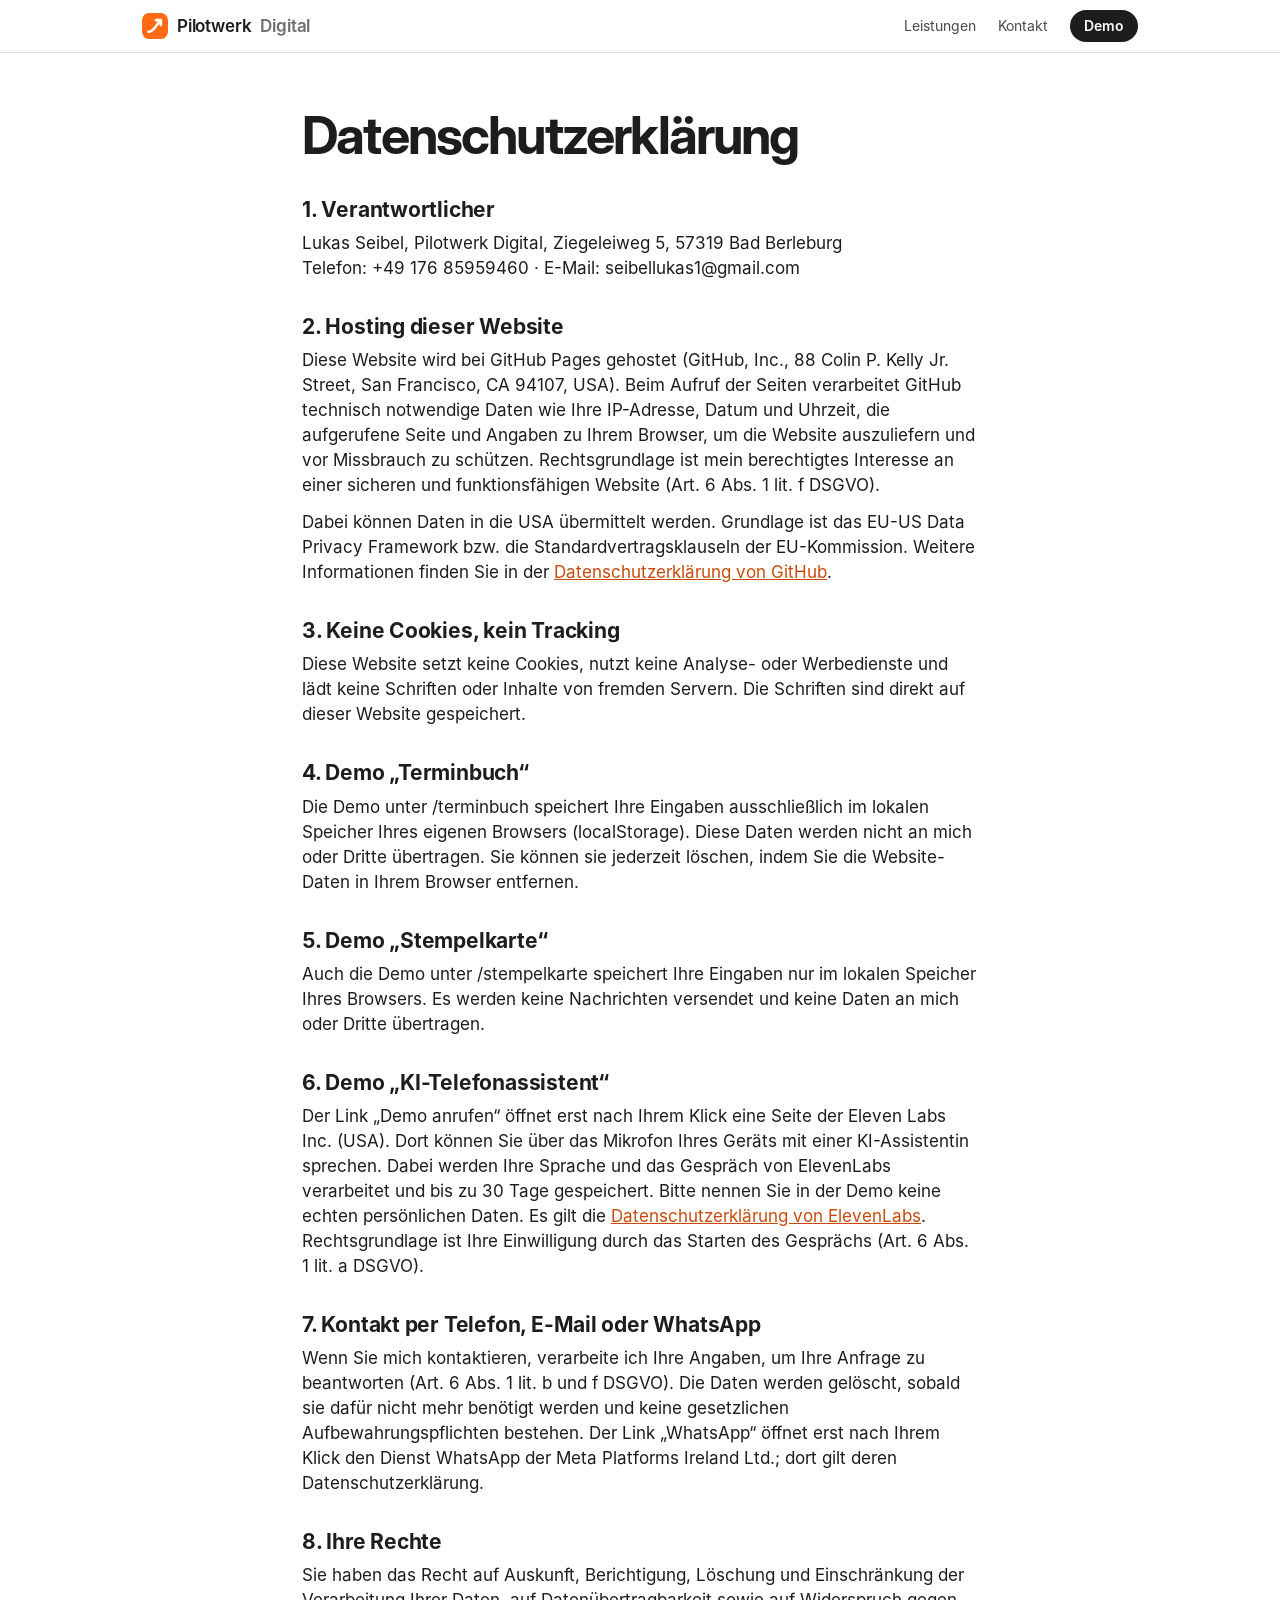
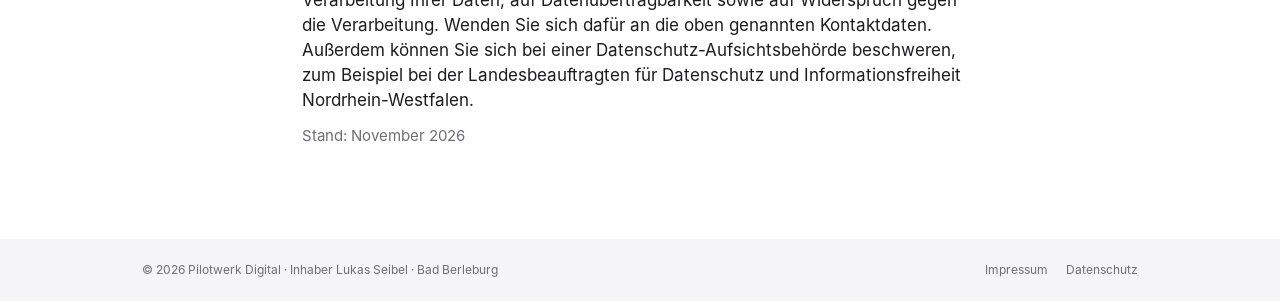
==== commit 5c60e7fd: "Preise mit Paketen, Stempelkarten-Demo und Link zur KI-Telefon-Demo Co-Authored-By: Claude Opus 5.5 " ====
--- a/datenschutz/index.html
+++ b/datenschutz/index.html
@@ -34,10 +34,16 @@
   <h2>4. Demo „Terminbuch“</h2>
   <p>Die Demo unter /terminbuch speichert Ihre Eingaben ausschließlich im lokalen Speicher Ihres eigenen Browsers (localStorage). Diese Daten werden nicht an mich oder Dritte übertragen. Sie können sie jederzeit löschen, indem Sie die Website-Daten in Ihrem Browser entfernen.</p>
 
-  <h2>5. Kontakt per Telefon, E-Mail oder WhatsApp</h2>
+  <h2>5. Demo „Stempelkarte“</h2>
+  <p>Auch die Demo unter /stempelkarte speichert Ihre Eingaben nur im lokalen Speicher Ihres Browsers. Es werden keine Nachrichten versendet und keine Daten an mich oder Dritte übertragen.</p>
+
+  <h2>6. Demo „KI-Telefonassistent“</h2>
+  <p>Der Link „Demo anrufen“ öffnet erst nach Ihrem Klick eine Seite der Eleven Labs Inc. (USA). Dort können Sie über das Mikrofon Ihres Geräts mit einer KI-Assistentin sprechen. Dabei werden Ihre Sprache und das Gespräch von ElevenLabs verarbeitet und bis zu 30 Tage gespeichert. Bitte nennen Sie in der Demo keine echten persönlichen Daten. Es gilt die <a href="https://elevenlabs.io/privacy-policy" rel="noopener">Datenschutzerklärung von ElevenLabs</a>. Rechtsgrundlage ist Ihre Einwilligung durch das Starten des Gesprächs (Art. 6 Abs. 1 lit. a DSGVO).</p>
+
+  <h2>7. Kontakt per Telefon, E-Mail oder WhatsApp</h2>
   <p>Wenn Sie mich kontaktieren, verarbeite ich Ihre Angaben, um Ihre Anfrage zu beantworten (Art. 6 Abs. 1 lit. b und f DSGVO). Die Daten werden gelöscht, sobald sie dafür nicht mehr benötigt werden und keine gesetzlichen Aufbewahrungspflichten bestehen. Der Link „WhatsApp“ öffnet erst nach Ihrem Klick den Dienst WhatsApp der Meta Platforms Ireland Ltd.; dort gilt deren Datenschutzerklärung.</p>
 
-  <h2>6. Ihre Rechte</h2>
+  <h2>8. Ihre Rechte</h2>
   <p>Sie haben das Recht auf Auskunft, Berichtigung, Löschung und Einschränkung der Verarbeitung Ihrer Daten, auf Datenübertragbarkeit sowie auf Widerspruch gegen die Verarbeitung. Wenden Sie sich dafür an die oben genannten Kontaktdaten. Außerdem können Sie sich bei einer Datenschutz-Aufsichtsbehörde beschweren, zum Beispiel bei der Landesbeauftragten für Datenschutz und Informationsfreiheit Nordrhein-Westfalen.</p>
 
   <p class="muted">Stand: November 2026</p>
--- a/assets/site.css
+++ b/assets/site.css
@@ -8,8 +8,8 @@
 :root{
   --bg:#FFFFFF; --bg2:#F5F5F7; --ink:#1D1D1F; --muted:#6E6E73; --line:#D2D2D7; --card:#FFFFFF;
   --black:#000000; --on-black:#F5F5F7; --on-black-muted:#A1A1A6;
-  --accent:#2F6BFF; --accent-ink:#FFFFFF;
-  --link:#2F6BFF;
+  --accent:#FF6A13; --accent-ink:#FFFFFF;
+  --link:#C94A0A;
   --graphite:#1D1D1F;
   --font:"Inter",ui-sans-serif,system-ui,-apple-system,"Segoe UI",Roboto,sans-serif;
   --display:"Inter Display","Inter",ui-sans-serif,system-ui,-apple-system,sans-serif;
@@ -18,7 +18,7 @@
 @media (prefers-color-scheme:dark){
   :root{
     --bg:#000000; --bg2:#111113; --ink:#F5F5F7; --muted:#A1A1A6; --line:#2C2C2E; --card:#1C1C1E;
-    --accent:#5B8CFF; --accent-ink:#000000; --link:#5B8CFF; --graphite:#2C2C2E;
+    --accent:#FF8A3D; --accent-ink:#000000; --link:#FF8A3D; --graphite:#2C2C2E;
     color-scheme:dark;
   }
 }
@@ -38,8 +38,8 @@
 .nav-in{display:flex;align-items:center;justify-content:space-between;gap:16px;min-height:52px;padding-top:env(safe-area-inset-top,0px)}
 .logo{display:inline-flex;align-items:center;gap:9px;text-decoration:none;font-weight:600;font-size:17px;letter-spacing:-.01em}
 .logo svg{width:26px;height:26px;flex:none}
-.logo .mk-bg{fill:var(--ink)}
-.logo .mk-ar{stroke:var(--bg)}
+.logo .mk-bg{fill:var(--accent)}
+.logo .mk-ar{stroke:#FFFFFF}
 .logo em{font-style:normal;color:var(--muted);font-weight:500}
 .links{display:flex;align-items:center;gap:22px;font-size:14px}
 .links a{text-decoration:none;opacity:.8}
@@ -58,7 +58,8 @@
 
 /* Hero */
 .hero{text-align:center;padding-block:64px 24px;overflow:hidden}
-.kicker{font-weight:600;font-size:17px;margin:0 0 8px;color:var(--muted)}
+.kicker{font-weight:600;font-size:17px;margin:0 0 8px;color:var(--accent)}
+.accent{color:var(--accent)}
 .hero h1{font-family:var(--display);font-weight:700;font-size:clamp(46px,9.5vw,100px);line-height:1.02;letter-spacing:-.04em;margin:0 auto 18px;max-width:11ch;text-wrap:balance}
 .hero p.sub{font-size:clamp(19px,2.4vw,24px);line-height:1.35;color:var(--muted);max-width:30em;margin:0 auto 28px;text-wrap:balance}
 .cta{display:flex;flex-wrap:wrap;justify-content:center;gap:12px 8px}
@@ -109,7 +110,7 @@
 .m-call .ring span{font-size:12px;color:var(--on-black-muted)}
 .m-call .bub{max-width:82%;padding:10px 14px;border-radius:20px;font-size:14px;line-height:1.35}
 .m-call .in{background:#2C2C2E;align-self:flex-start;border-bottom-left-radius:6px}
-.m-call .out{background:#2F6BFF;color:#FFFFFF;align-self:flex-end;border-bottom-right-radius:6px}
+.m-call .out{background:#F06418;color:#FFFFFF;align-self:flex-end;border-bottom-right-radius:6px}
 
 /* Mock: wallet stamp card */
 .m-card{width:100%;max-width:340px;aspect-ratio:1.58;border-radius:20px;background:var(--graphite);color:#FFFFFF;padding:18px 20px;display:flex;flex-direction:column;justify-content:space-between;box-shadow:0 24px 48px -22px rgba(0,0,0,.45);margin-bottom:36px}
@@ -160,3 +161,50 @@
 .legal p{margin:0 0 12px}
 .legal .muted{color:var(--muted);font-size:15px}
 .legal a{color:var(--link)}
+
+/* Pricing */
+.billing{display:inline-flex;background:var(--bg2);border-radius:980px;padding:4px;gap:2px;margin:0 auto 40px}
+.billing button{font:inherit;font-size:15px;font-weight:600;border:0;background:transparent;color:var(--muted);padding:9px 18px;border-radius:980px;cursor:pointer;min-height:40px}
+.billing button span{font-size:12px;font-weight:600;color:var(--accent);margin-left:4px}
+.billing button[aria-pressed="true"]{background:var(--card);color:var(--ink);box-shadow:0 1px 3px rgba(0,0,0,.12)}
+.billing button:focus-visible{outline:3px solid var(--accent);outline-offset:2px}
+.plans{display:grid;grid-template-columns:repeat(3,minmax(0,1fr));gap:20px;align-items:stretch}
+@media (max-width:900px){.plans{grid-template-columns:1fr;max-width:520px;margin:0 auto}}
+.plan{position:relative;background:var(--bg2);border-radius:28px;padding:32px 28px;display:flex;flex-direction:column;gap:12px;min-width:0}
+.plan.featured{background:var(--card);box-shadow:0 0 0 2px var(--accent),0 30px 60px -30px rgba(0,0,0,.35)}
+.plan .badge{position:absolute;top:-13px;left:28px;background:var(--accent);color:#FFFFFF;font-size:12px;font-weight:700;letter-spacing:.06em;text-transform:uppercase;padding:5px 12px;border-radius:980px}
+.plan h3{font-family:var(--display);font-weight:700;font-size:28px;letter-spacing:-.025em;margin:0}
+.plan .for{margin:0;color:var(--muted);font-size:16px}
+.plan .price{display:flex;align-items:baseline;flex-wrap:wrap;gap:4px 8px;margin-top:6px}
+.plan .price b{font-family:var(--display);font-size:52px;line-height:1;letter-spacing:-.04em;font-variant-numeric:tabular-nums}
+.plan .price .per{color:var(--muted);font-size:15px}
+.plan .setup{margin:0;font-size:14px;color:var(--muted)}
+.feat{list-style:none;margin:8px 0 4px;padding:0;display:flex;flex-direction:column;gap:10px;font-size:15.5px;line-height:1.4}
+.feat li{position:relative;padding-left:26px}
+.feat li::before{content:"";position:absolute;left:2px;top:4px;width:7px;height:12px;border:solid var(--accent);border-width:0 2.5px 2.5px 0;transform:rotate(45deg)}
+.plan .vs{margin:auto 0 0;font-size:14px;font-weight:600;color:var(--accent)}
+.plan .btn{margin-top:8px;width:100%}
+.plan:not(.featured) .btn{margin-top:auto}
+.plan.featured .vs + .btn{margin-top:8px}
+.pilot{margin-top:28px;display:flex;flex-wrap:wrap;align-items:center;justify-content:space-between;gap:16px 24px;border:1.5px dashed var(--accent);border-radius:22px;padding:22px 26px}
+.pilot b{display:block;font-size:19px;margin-bottom:4px}
+.pilot span{color:var(--muted);max-width:44em;display:block}
+.sub-h{font-family:var(--display);font-weight:700;font-size:24px;letter-spacing:-.02em;margin:64px 0 16px}
+.cmp-wrap{overflow-x:auto;border-radius:20px;border:1px solid var(--line)}
+.cmp{width:100%;border-collapse:collapse;font-size:15px;min-width:620px}
+.cmp th,.cmp td{padding:13px 16px;text-align:center;border-bottom:1px solid var(--line);white-space:nowrap}
+.cmp tbody tr:last-child th,.cmp tbody tr:last-child td{border-bottom:0}
+.cmp thead th{font-size:15px;font-weight:700;background:var(--bg2)}
+.cmp thead th:nth-child(3){color:var(--accent)}
+.cmp tbody th{text-align:left;font-weight:500;white-space:normal}
+.cmp td.y{color:var(--accent);font-weight:700}
+.cmp td.n{color:var(--muted)}
+.extras{display:grid;grid-template-columns:repeat(2,minmax(0,1fr));gap:20px;margin-top:20px}
+@media (max-width:780px){.extras{grid-template-columns:1fr}}
+.extra{background:var(--bg2);border-radius:22px;padding:26px}
+.rows{list-style:none;margin:0;padding:0}
+.rows li{display:flex;justify-content:space-between;gap:16px;padding:11px 0;border-bottom:1px solid var(--line);font-size:15.5px}
+.rows li:last-child{border-bottom:0}
+.rows li span{color:var(--muted);min-width:0}
+.rows li b{white-space:nowrap;font-variant-numeric:tabular-nums}
+.fine{font-size:13px;color:var(--muted);margin:22px 0 0;text-align:center}
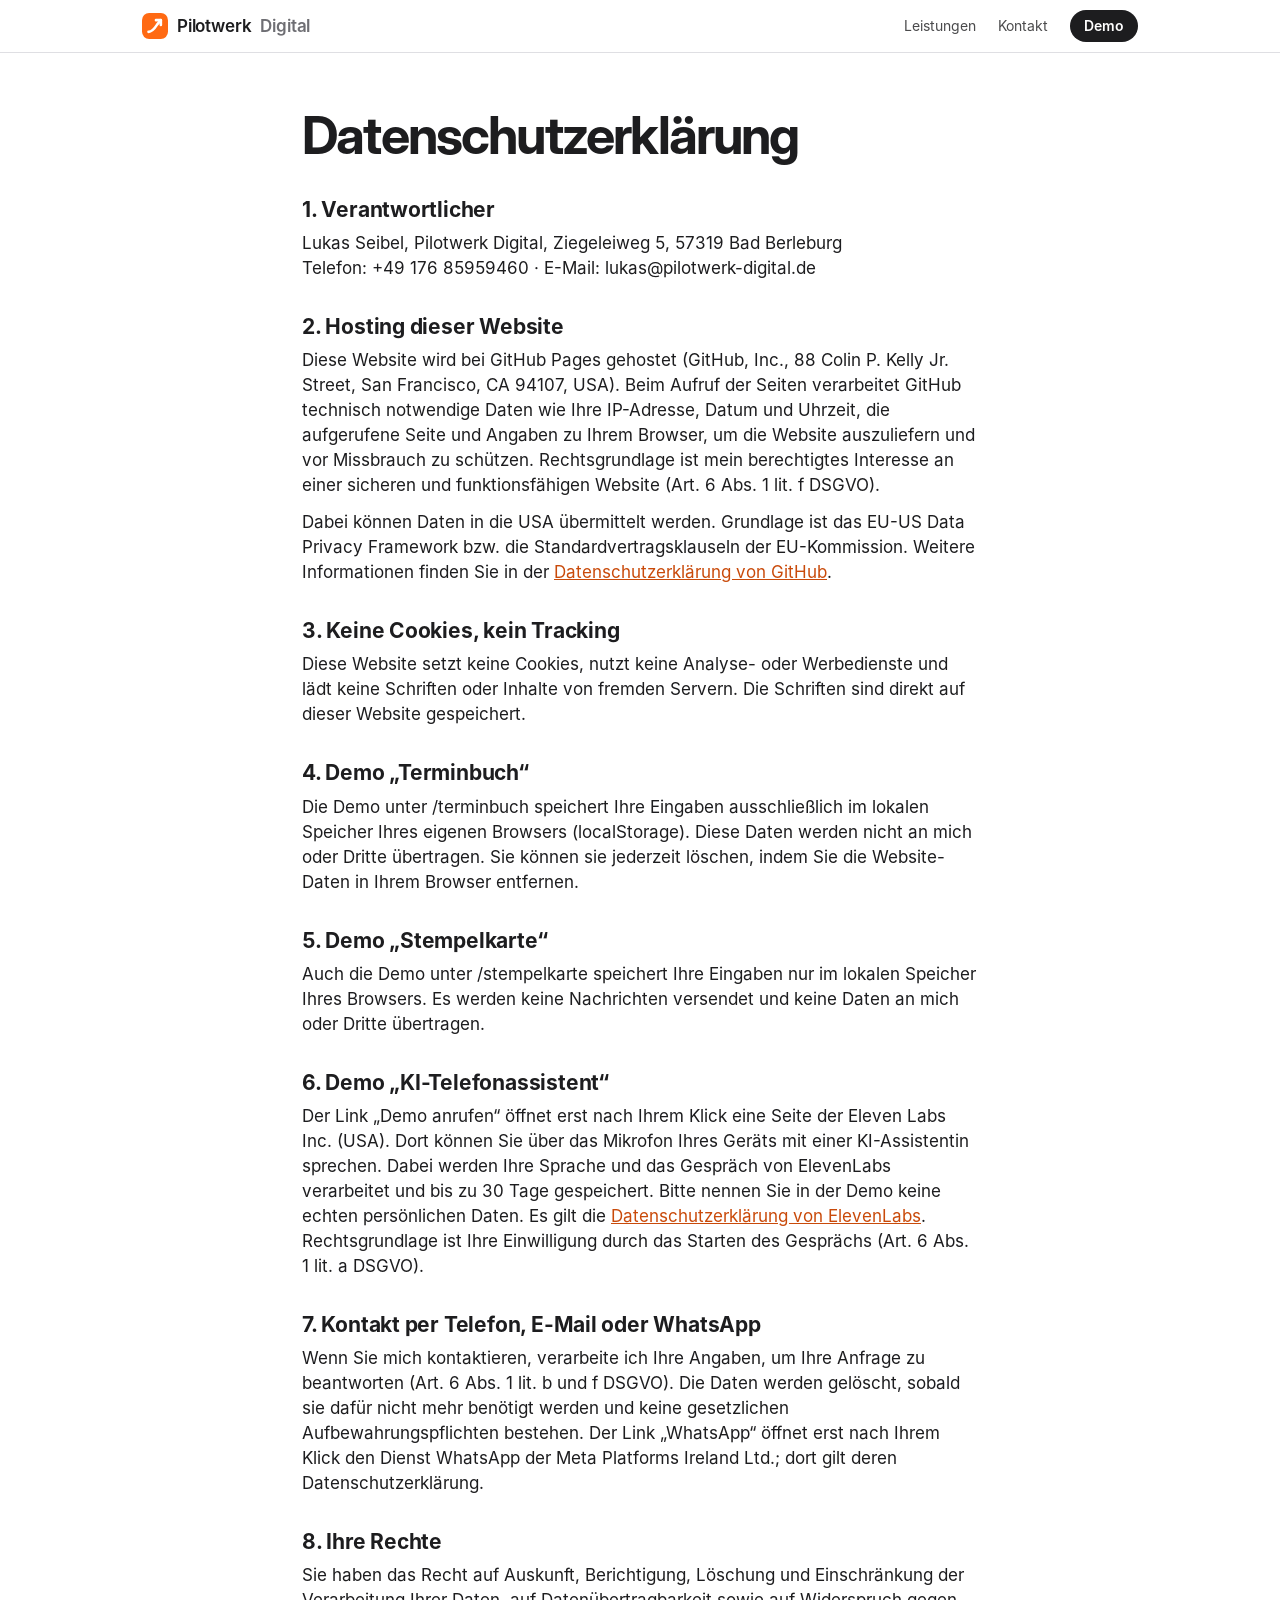
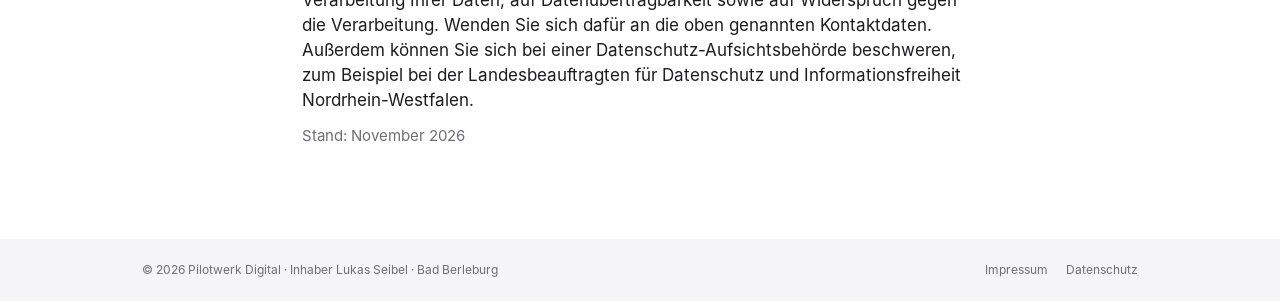
==== commit f2c6677c: "Kontakt-E-Mail auf lukas@pilotwerk-digital.de umgestellt Co-Authored-By: Claude Opus 5.5 <noreply@an" ====
--- a/datenschutz/index.html
+++ b/datenschutz/index.html
@@ -22,7 +22,7 @@
   <h1>Datenschutzerklärung</h1>
 
   <h2>1. Verantwortlicher</h2>
-  <p>Lukas Seibel, Pilotwerk Digital, Ziegeleiweg 5, 57319 Bad Berleburg<br>Telefon: +49 176 85959460 · E-Mail: seibellukas1@gmail.com</p>
+  <p>Lukas Seibel, Pilotwerk Digital, Ziegeleiweg 5, 57319 Bad Berleburg<br>Telefon: +49 176 85959460 · E-Mail: lukas@pilotwerk-digital.de</p>
 
   <h2>2. Hosting dieser Website</h2>
   <p>Diese Website wird bei GitHub Pages gehostet (GitHub, Inc., 88 Colin P. Kelly Jr. Street, San Francisco, CA 94107, USA). Beim Aufruf der Seiten verarbeitet GitHub technisch notwendige Daten wie Ihre IP-Adresse, Datum und Uhrzeit, die aufgerufene Seite und Angaben zu Ihrem Browser, um die Website auszuliefern und vor Missbrauch zu schützen. Rechtsgrundlage ist mein berechtigtes Interesse an einer sicheren und funktionsfähigen Website (Art. 6 Abs. 1 lit. f DSGVO).</p>
--- a/assets/site.css
+++ b/assets/site.css
@@ -46,6 +46,24 @@
 .links a:hover{opacity:1}
 .links .mini{opacity:1;background:var(--ink);color:var(--bg);padding:6px 14px;border-radius:980px;font-weight:600}
 @media (max-width:560px){.links a:not(.mini){display:none}}
+/* Tabs */
+.tabs{border-top:1px solid color-mix(in srgb,var(--line) 70%,transparent)}
+.tabs-in{display:flex;gap:4px;overflow-x:auto;overscroll-behavior-x:contain;scrollbar-width:none;padding-block:7px;-webkit-overflow-scrolling:touch}
+.tabs-in::-webkit-scrollbar{display:none}
+.tabs-in a{flex:none;display:inline-flex;align-items:center;min-height:34px;padding:6px 14px;border-radius:980px;text-decoration:none;font-size:14px;font-weight:500;white-space:nowrap;color:var(--ink);opacity:.72;transition:background-color .2s,color .2s,opacity .2s}
+.tabs-in a:first-child{margin-left:auto}
+.tabs-in a:last-child{margin-right:auto}
+.tabs-in a:hover{opacity:1;background:var(--bg2)}
+.tabs-in a[aria-current="true"]{opacity:1;background:var(--ink);color:var(--bg);font-weight:600}
+section[id]{scroll-margin-top:calc(20px + env(safe-area-inset-top,0px))}
+.tile[id],#kontakt{scroll-margin-top:calc(118px + env(safe-area-inset-top,0px))}
+@media (max-width:700px){
+  .tabs-in{flex-wrap:wrap;justify-content:center;overflow:visible;gap:3px 2px;padding:6px 10px 7px}
+  .tabs-in a{min-height:30px;padding:5px 9px;font-size:13px}
+  .tabs-in a:first-child,.tabs-in a:last-child{margin:0}
+  section[id]{scroll-margin-top:calc(56px + env(safe-area-inset-top,0px))}
+  .tile[id],#kontakt{scroll-margin-top:calc(150px + env(safe-area-inset-top,0px))}
+}
 
 /* Buttons */
 .btn{display:inline-flex;align-items:center;justify-content:center;gap:6px;font:inherit;font-weight:600;font-size:17px;text-decoration:none;border-radius:980px;padding:12px 24px;min-height:48px;border:0;cursor:pointer}
@@ -179,6 +197,7 @@
 .plan .price b{font-family:var(--display);font-size:52px;line-height:1;letter-spacing:-.04em;font-variant-numeric:tabular-nums}
 .plan .price .per{color:var(--muted);font-size:15px}
 .plan .setup{margin:0;font-size:14px;color:var(--muted)}
+.plan .setup.opt{color:var(--ink);font-weight:600}
 .feat{list-style:none;margin:8px 0 4px;padding:0;display:flex;flex-direction:column;gap:10px;font-size:15.5px;line-height:1.4}
 .feat li{position:relative;padding-left:26px}
 .feat li::before{content:"";position:absolute;left:2px;top:4px;width:7px;height:12px;border:solid var(--accent);border-width:0 2.5px 2.5px 0;transform:rotate(45deg)}
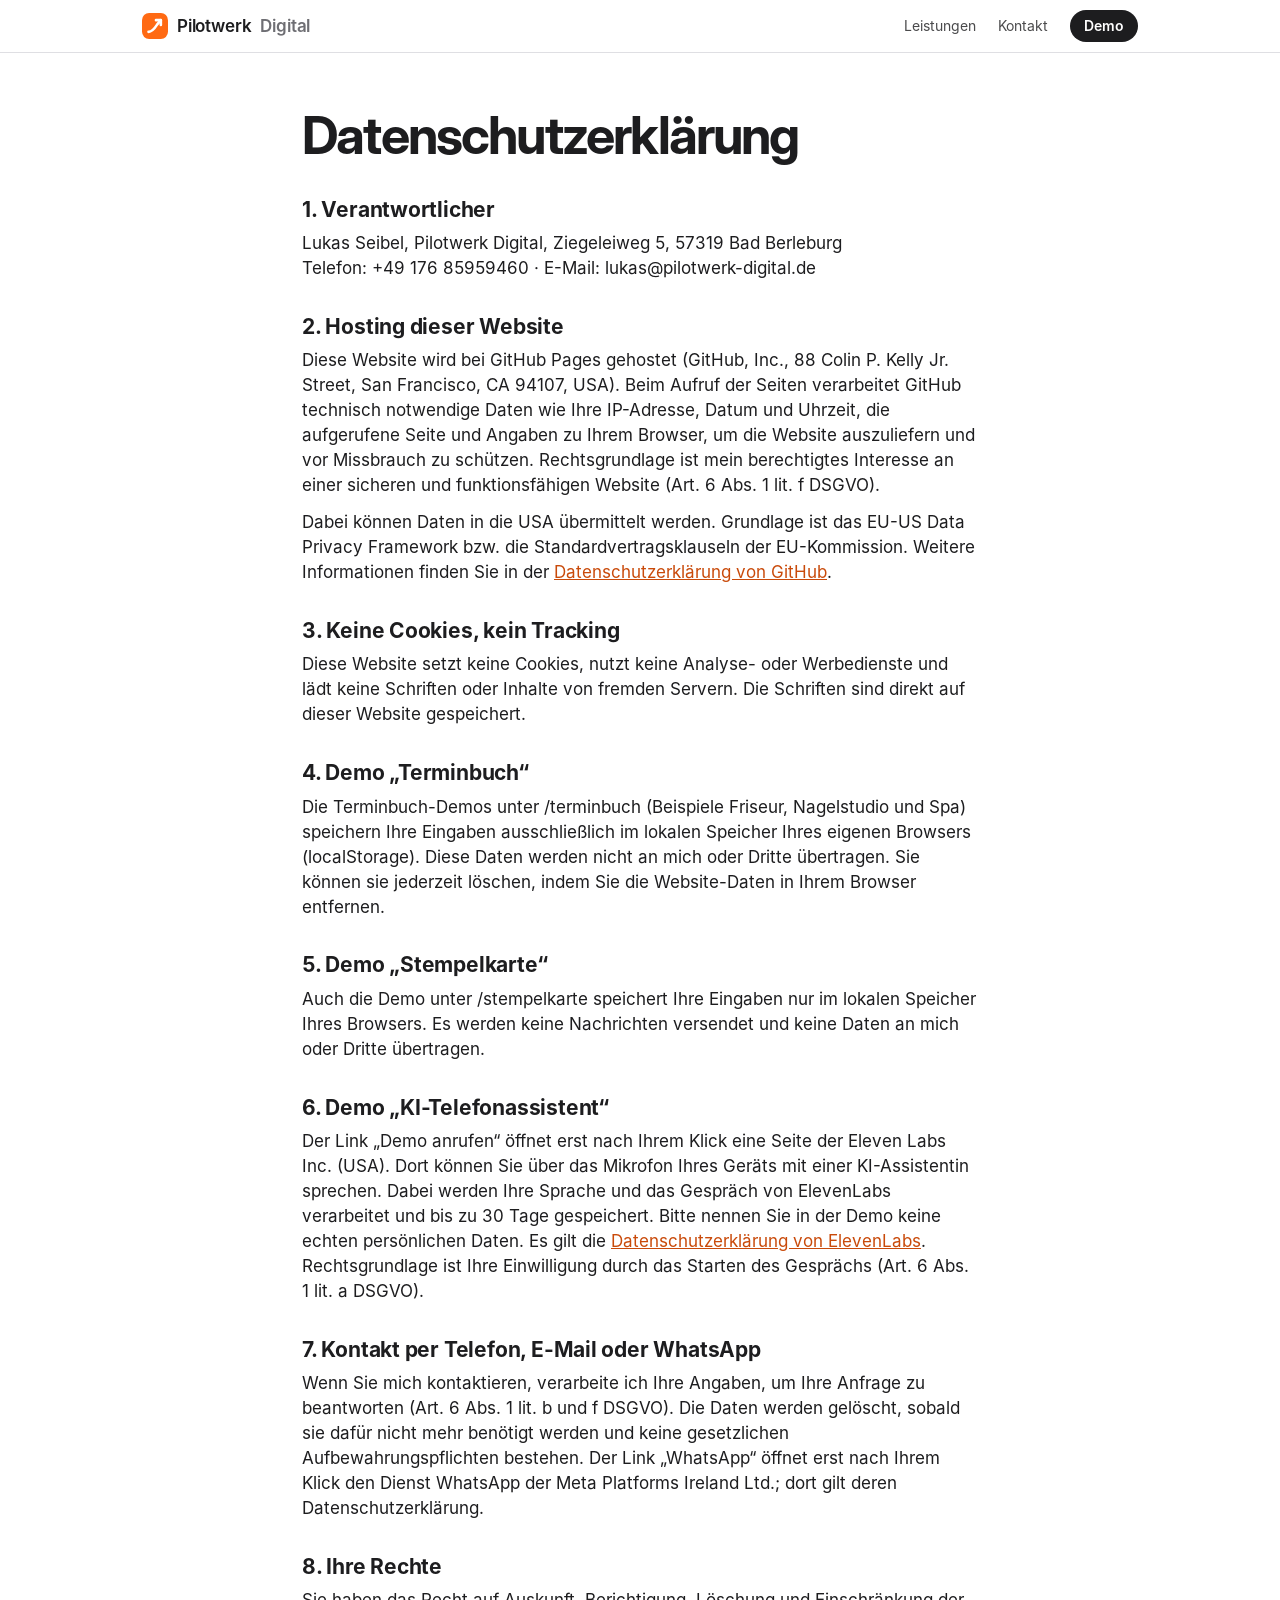
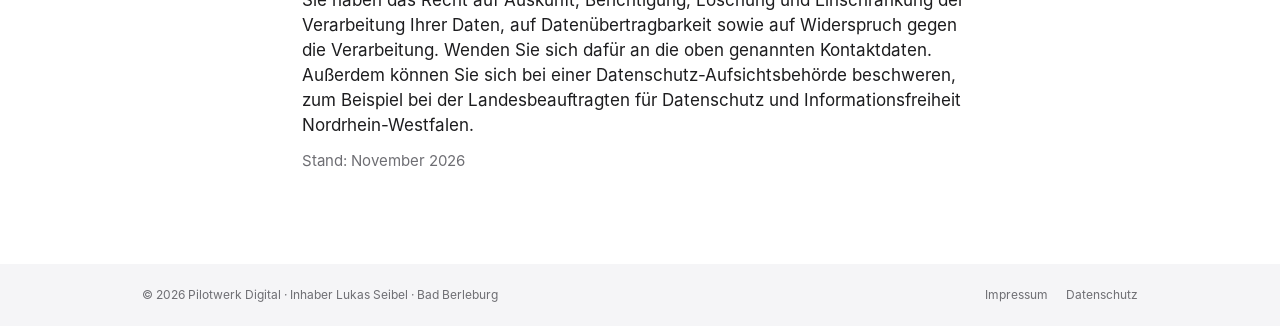
==== commit 6400c570: "Terminbuch-Demos: Friseur (deutsch, Euro), Nagelstudio im eigenen Look, Spa unter /terminbuch/spa Co" ====
--- a/datenschutz/index.html
+++ b/datenschutz/index.html
@@ -32,7 +32,7 @@
   <p>Diese Website setzt keine Cookies, nutzt keine Analyse- oder Werbedienste und lädt keine Schriften oder Inhalte von fremden Servern. Die Schriften sind direkt auf dieser Website gespeichert.</p>
 
   <h2>4. Demo „Terminbuch“</h2>
-  <p>Die Demo unter /terminbuch speichert Ihre Eingaben ausschließlich im lokalen Speicher Ihres eigenen Browsers (localStorage). Diese Daten werden nicht an mich oder Dritte übertragen. Sie können sie jederzeit löschen, indem Sie die Website-Daten in Ihrem Browser entfernen.</p>
+  <p>Die Terminbuch-Demos unter /terminbuch (Beispiele Friseur, Nagelstudio und Spa) speichern Ihre Eingaben ausschließlich im lokalen Speicher Ihres eigenen Browsers (localStorage). Diese Daten werden nicht an mich oder Dritte übertragen. Sie können sie jederzeit löschen, indem Sie die Website-Daten in Ihrem Browser entfernen.</p>
 
   <h2>5. Demo „Stempelkarte“</h2>
   <p>Auch die Demo unter /stempelkarte speichert Ihre Eingaben nur im lokalen Speicher Ihres Browsers. Es werden keine Nachrichten versendet und keine Daten an mich oder Dritte übertragen.</p>
--- a/assets/site.css
+++ b/assets/site.css
@@ -4,7 +4,7 @@
 @font-face{font-family:"Inter";src:url("fonts/inter-700.woff") format("woff");font-weight:700;font-display:swap}
 @font-face{font-family:"Inter Display";src:url("fonts/interdisplay-700.woff") format("woff");font-weight:700;font-display:swap}
 
-/* Layout: product-page style. Translucent sticky nav -> centered hero with live phone demo -> bento grid of four tools -> black statement band with steps -> local band -> big contact CTA -> quiet footer. */
+/* Layout (home): sticky nav with one row of section tabs -> centered hero with trust points -> four equal service cards -> grey band with three steps -> prices (three plans, details fold away) -> about + sectors -> dark contact card -> quiet footer. Other pages share nav, buttons, footer and legal styles. */
 :root{
   --bg:#FFFFFF; --bg2:#F5F5F7; --ink:#1D1D1F; --muted:#6E6E73; --line:#D2D2D7; --card:#FFFFFF;
   --black:#000000; --on-black:#F5F5F7; --on-black-muted:#A1A1A6;
@@ -46,24 +46,17 @@
 .links a:hover{opacity:1}
 .links .mini{opacity:1;background:var(--ink);color:var(--bg);padding:6px 14px;border-radius:980px;font-weight:600}
 @media (max-width:560px){.links a:not(.mini){display:none}}
-/* Tabs */
+/* Tabs: one row; centred when it fits, scrolls sideways on very small phones */
 .tabs{border-top:1px solid color-mix(in srgb,var(--line) 70%,transparent)}
-.tabs-in{display:flex;gap:4px;overflow-x:auto;overscroll-behavior-x:contain;scrollbar-width:none;padding-block:7px;-webkit-overflow-scrolling:touch}
+.tabs-in{display:flex;gap:2px;overflow-x:auto;overscroll-behavior-x:contain;scrollbar-width:none;padding-block:7px;-webkit-overflow-scrolling:touch}
 .tabs-in::-webkit-scrollbar{display:none}
 .tabs-in a{flex:none;display:inline-flex;align-items:center;min-height:34px;padding:6px 14px;border-radius:980px;text-decoration:none;font-size:14px;font-weight:500;white-space:nowrap;color:var(--ink);opacity:.72;transition:background-color .2s,color .2s,opacity .2s}
 .tabs-in a:first-child{margin-left:auto}
 .tabs-in a:last-child{margin-right:auto}
 .tabs-in a:hover{opacity:1;background:var(--bg2)}
 .tabs-in a[aria-current="true"]{opacity:1;background:var(--ink);color:var(--bg);font-weight:600}
-section[id]{scroll-margin-top:calc(20px + env(safe-area-inset-top,0px))}
-.tile[id],#kontakt{scroll-margin-top:calc(118px + env(safe-area-inset-top,0px))}
-@media (max-width:700px){
-  .tabs-in{flex-wrap:wrap;justify-content:center;overflow:visible;gap:3px 2px;padding:6px 10px 7px}
-  .tabs-in a{min-height:30px;padding:5px 9px;font-size:13px}
-  .tabs-in a:first-child,.tabs-in a:last-child{margin:0}
-  section[id]{scroll-margin-top:calc(56px + env(safe-area-inset-top,0px))}
-  .tile[id],#kontakt{scroll-margin-top:calc(150px + env(safe-area-inset-top,0px))}
-}
+@media (max-width:700px){.tabs-in{padding:6px 8px}.tabs-in a{min-height:32px;padding:5px 9px;font-size:13.5px}}
+@media (max-width:370px){.tabs-in a{padding:5px 8px;font-size:13px}}
 
 /* Buttons */
 .btn{display:inline-flex;align-items:center;justify-content:center;gap:6px;font:inherit;font-weight:600;font-size:17px;text-decoration:none;border-radius:980px;padding:12px 24px;min-height:48px;border:0;cursor:pointer}
@@ -72,21 +65,9 @@
 .btn.line{box-shadow:inset 0 0 0 1.5px var(--line);color:var(--ink)}
 .btn.text{color:var(--link);padding-inline:10px}
 .btn:focus-visible,a:focus-visible{outline:3px solid var(--accent);outline-offset:3px}
+.btn.inv{background:var(--bg);color:var(--ink)}
+.btn.ghost{box-shadow:inset 0 0 0 1.5px color-mix(in srgb,var(--bg) 40%,transparent);color:var(--bg)}
 .grad-text{color:inherit}
-
-/* Hero */
-.hero{text-align:center;padding-block:64px 24px;overflow:hidden}
-.kicker{font-weight:600;font-size:17px;margin:0 0 8px;color:var(--accent)}
-.accent{color:var(--accent)}
-.hero h1{font-family:var(--display);font-weight:700;font-size:clamp(46px,9.5vw,100px);line-height:1.02;letter-spacing:-.04em;margin:0 auto 18px;max-width:11ch;text-wrap:balance}
-.hero p.sub{font-size:clamp(19px,2.4vw,24px);line-height:1.35;color:var(--muted);max-width:30em;margin:0 auto 28px;text-wrap:balance}
-.cta{display:flex;flex-wrap:wrap;justify-content:center;gap:12px 8px}
-.device-wrap{margin-top:56px;display:flex;flex-direction:column;align-items:center;gap:14px}
-.device{width:320px;max-width:100%;border-radius:52px;padding:10px;background:#1D1D1F;box-shadow:0 40px 80px -20px rgba(0,0,0,.35),0 0 0 1px rgba(255,255,255,.06) inset}
-.screen{width:300px;height:650px;border-radius:42px;overflow:hidden;position:relative;background:#0A0907}
-.screen iframe{position:absolute;top:0;left:0;width:400px;height:867px;border:0;transform:scale(.75);transform-origin:0 0}
-.device-note{font-size:14px;color:var(--muted)}
-@media (max-width:360px){.device{transform:scale(.9);transform-origin:top center;margin-bottom:-60px}}
 
 /* Sections */
 section{padding-block:96px}
@@ -94,94 +75,77 @@
 h2{font-family:var(--display);font-weight:700;font-size:clamp(36px,6.2vw,64px);line-height:1.05;letter-spacing:-.035em;margin:0 auto 14px;max-width:14ch;text-wrap:balance}
 .lead{font-size:clamp(19px,2.2vw,21px);color:var(--muted);max-width:34em;margin:0 auto 48px;text-wrap:balance}
 
-/* Bento */
-.bento{display:grid;grid-template-columns:repeat(2,minmax(0,1fr));gap:20px}
-@media (max-width:780px){.bento{grid-template-columns:1fr}}
-.tile{background:var(--bg2);border-radius:30px;padding:36px 32px 0;overflow:hidden;display:flex;flex-direction:column;gap:10px;min-height:520px;min-width:0}
-.tile.black{background:var(--black);color:var(--on-black)}
-.tile.black p{color:var(--on-black-muted)}
-.tile .k{font-size:14px;font-weight:600;letter-spacing:.01em;color:var(--muted)}
-.tile.black .k{color:var(--on-black-muted)}
-.tile h3{font-family:var(--display);font-weight:700;font-size:clamp(28px,3.4vw,36px);line-height:1.08;letter-spacing:-.03em;margin:0;text-wrap:balance}
-.tile p{margin:0;color:var(--muted);font-size:17px;max-width:30em}
-.tile .more{color:var(--link);font-weight:600;text-decoration:none;margin-top:4px;align-self:flex-start}
-.tile .more:hover{text-decoration:underline}
-.tile .status{align-self:flex-start;font-size:12px;font-weight:600;letter-spacing:.06em;text-transform:uppercase;color:var(--muted);border:1px solid var(--line);border-radius:980px;padding:3px 10px}
-.tile.black .status{color:var(--on-black-muted);border-color:#3A3A3C}
-.mock{margin-top:auto;padding-top:28px;display:flex;justify-content:center}
-
-/* Mock: appointment book */
-.m-cal{width:100%;max-width:380px;background:var(--card);border-radius:22px 22px 0 0;padding:16px 16px 0;box-shadow:0 -1px 0 var(--line),0 20px 40px -24px rgba(0,0,0,.25)}
-.m-cal .hd{display:flex;justify-content:space-between;font-size:13px;font-weight:600;margin-bottom:12px}
-.m-cal .hd span:last-child{color:var(--muted);font-weight:500}
-.m-cal .cols{display:grid;grid-template-columns:repeat(3,1fr);gap:8px;height:190px}
-.m-cal .col{position:relative;border-top:1px solid var(--line)}
-.m-cal .col b{display:block;font-size:11px;color:var(--muted);font-weight:600;padding:6px 0}
-.m-cal .ev{position:absolute;left:0;right:0;border-radius:8px;padding:5px 7px;font-size:11px;line-height:1.25;font-weight:600;background:color-mix(in srgb,var(--accent) 12%,var(--card));border-left:3px solid var(--accent)}
-.m-cal .ev small{display:block;font-weight:500;opacity:.7}
-
-/* Mock: phone assistant */
-.m-call{width:100%;max-width:360px;display:flex;flex-direction:column;gap:10px;padding-bottom:32px}
-.m-call .ring{display:flex;align-items:center;gap:12px;background:#1C1C1E;border-radius:18px;padding:12px 14px}
-.m-call .ring i{width:38px;height:38px;border-radius:50%;background:#3A3A3C;flex:none}
-.m-call .ring b{display:block;font-size:14px}
-.m-call .ring span{font-size:12px;color:var(--on-black-muted)}
-.m-call .bub{max-width:82%;padding:10px 14px;border-radius:20px;font-size:14px;line-height:1.35}
-.m-call .in{background:#2C2C2E;align-self:flex-start;border-bottom-left-radius:6px}
-.m-call .out{background:#F06418;color:#FFFFFF;align-self:flex-end;border-bottom-right-radius:6px}
-
-/* Mock: wallet stamp card */
-.m-card{width:100%;max-width:340px;aspect-ratio:1.58;border-radius:20px;background:var(--graphite);color:#FFFFFF;padding:18px 20px;display:flex;flex-direction:column;justify-content:space-between;box-shadow:0 24px 48px -22px rgba(0,0,0,.45);margin-bottom:36px}
-.m-card .top{display:flex;justify-content:space-between;align-items:baseline;font-size:13px;font-weight:600}
-.m-card .top b{font-size:17px}
-.m-card .stamps{display:grid;grid-template-columns:repeat(5,1fr);gap:8px;max-width:230px}
-.m-card .stamps i{aspect-ratio:1;border-radius:50%;border:2px solid rgba(255,255,255,.85)}
-.m-card .stamps i.on{background:#FFFFFF}
-.m-card .bot{font-size:13px;font-weight:600}
-
-/* Mock: reel */
-.m-reel{width:190px;aspect-ratio:9/16;border-radius:26px 26px 0 0;background:linear-gradient(180deg,#2B2B2E,#0C0C0D);position:relative;overflow:hidden;color:#FFFFFF}
-.m-reel::before{content:"";position:absolute;inset:0;background:radial-gradient(circle at 50% 35%,rgba(255,255,255,.14),transparent 60%)}
-.m-reel .play{position:absolute;top:42%;left:50%;width:54px;height:54px;transform:translate(-50%,-50%);border-radius:50%;background:rgba(255,255,255,.22);-webkit-backdrop-filter:blur(8px);backdrop-filter:blur(8px)}
-.m-reel .play::after{content:"";position:absolute;left:21px;top:16px;border-style:solid;border-width:11px 0 11px 17px;border-color:transparent transparent transparent #FFFFFF}
-.m-reel .cap{position:absolute;left:14px;right:14px;bottom:18px;font-size:12px;line-height:1.35}
-.m-reel .cap b{display:block;font-size:13px}
-
-/* Black statement band */
-.band{background:var(--black);color:var(--on-black)}
-.band .lead{color:var(--on-black-muted)}
-.steps{list-style:none;margin:0;padding:0;display:grid;grid-template-columns:repeat(3,minmax(0,1fr));gap:36px;text-align:left}
-@media (max-width:760px){.steps{grid-template-columns:1fr;gap:28px}}
-.steps .n{font-family:var(--display);font-weight:700;font-size:64px;line-height:1;letter-spacing:-.04em;margin-bottom:10px}
-.steps b{display:block;font-size:21px;margin-bottom:6px}
-.steps span{color:var(--on-black-muted)}
-
-/* Local */
-.chips{list-style:none;margin:0 auto;padding:0;display:flex;flex-wrap:wrap;justify-content:center;gap:10px;max-width:760px}
-.chips li{background:var(--bg2);border-radius:980px;padding:10px 18px;font-size:15px;font-weight:600}
+/* Home */
+.home section{padding-block:88px}
+.home section.alt{background:var(--bg2)}
+.home section[id]{scroll-margin-top:calc(36px + env(safe-area-inset-top,0px))}
+.home .card[id]{scroll-margin-top:calc(120px + env(safe-area-inset-top,0px))}
+.home h2{font-size:clamp(34px,5.4vw,56px);max-width:16ch}
+.home .lead{margin-bottom:40px}
+@media (max-width:700px){.home section{padding-block:60px}.home section[id]{scroll-margin-top:calc(52px + env(safe-area-inset-top,0px))}.home .lead{margin-bottom:28px}}
+.eyebrow{margin:0 0 10px;font-size:15px;font-weight:600;color:var(--link)}
+.accent{color:var(--accent)}
+.label{margin:0 0 12px;font-size:14px;font-weight:600;color:var(--muted)}
+.sr{position:absolute;width:1px;height:1px;overflow:hidden;clip:rect(0 0 0 0);white-space:nowrap}
+
+/* Hero */
+.hero2{text-align:center;padding-block:72px 56px}
+.hero2 h1{font-family:var(--display);font-weight:700;font-size:clamp(44px,8.6vw,92px);line-height:1.02;letter-spacing:-.04em;margin:0 auto 18px;max-width:11ch;text-wrap:balance}
+.hero2 .sub{font-size:clamp(18px,2.3vw,22px);line-height:1.4;color:var(--muted);max-width:32em;margin:0 auto 28px;text-wrap:balance}
+.cta{display:flex;flex-wrap:wrap;justify-content:center;gap:12px 8px}
+.trust{list-style:none;margin:28px 0 0;padding:0;display:flex;flex-wrap:wrap;justify-content:center;gap:8px 22px;font-size:15px;color:var(--muted)}
+.trust li{display:flex;align-items:center;gap:7px}
+.trust svg{width:16px;height:16px;flex:none;color:var(--accent)}
+@media (max-width:700px){.hero2{padding-block:52px 40px}}
+
+/* Service cards */
+.svc-grid{display:grid;grid-template-columns:repeat(2,minmax(0,1fr));gap:20px}
+@media (max-width:760px){.svc-grid{grid-template-columns:1fr;gap:16px}}
+.card{background:var(--bg2);border-radius:24px;padding:28px;display:flex;flex-direction:column;gap:12px;min-width:0}
+.card .ic{width:46px;height:46px;border-radius:13px;background:var(--card);display:grid;place-items:center;color:var(--accent);box-shadow:0 1px 2px rgba(0,0,0,.06)}
+.card .ic svg{width:23px;height:23px}
+.card h3{font-family:var(--display);font-weight:700;font-size:24px;letter-spacing:-.02em;line-height:1.15;margin:4px 0 0}
+.card p{margin:0;color:var(--muted);font-size:16px}
+.ticks{list-style:none;margin:0;padding:0;display:flex;flex-direction:column;gap:7px;font-size:15.5px;line-height:1.4}
+.ticks li{position:relative;padding-left:24px}
+.ticks li::before{content:"";position:absolute;left:3px;top:4px;width:6px;height:11px;border:solid var(--accent);border-width:0 2.5px 2.5px 0;transform:rotate(45deg)}
+.card .foot{margin-top:auto;padding-top:14px;border-top:1px solid var(--line);display:flex;flex-wrap:wrap;align-items:center;justify-content:space-between;gap:4px 16px}
+.card .foot b{font-size:17px;font-variant-numeric:tabular-nums}
+.card .foot small{font-size:14px;font-weight:500;color:var(--muted)}
+.card .foot a{display:inline-flex;align-items:center;min-height:44px;color:var(--link);font-weight:600;text-decoration:none}
+.card .foot a:hover{text-decoration:underline}
+.card .note{margin-top:-8px;font-size:13px}
+.card .note a{color:var(--link);font-weight:600;text-decoration:none;display:inline-block;padding-block:6px}
+.card .note a:hover{text-decoration:underline}
+
+/* Steps */
+.steps2{list-style:none;margin:0;padding:0;display:grid;grid-template-columns:repeat(3,minmax(0,1fr));gap:20px}
+@media (max-width:760px){.steps2{grid-template-columns:1fr;gap:12px}}
+.steps2 li{background:var(--card);border-radius:20px;padding:24px;display:flex;flex-direction:column;gap:6px}
+.steps2 .n{width:34px;height:34px;border-radius:50%;background:var(--ink);color:var(--bg);font-weight:700;font-size:15px;display:grid;place-items:center;margin-bottom:6px}
+.steps2 b{font-size:19px;letter-spacing:-.01em}
+.steps2 li > span:last-child{color:var(--muted);font-size:16px}
+
+/* About */
+.about{display:grid;grid-template-columns:minmax(0,1.1fr) minmax(0,1fr);gap:48px;align-items:center}
+@media (max-width:760px){.about{grid-template-columns:1fr;gap:28px}}
+.about h2{margin:0 0 16px;max-width:14ch}
+.about p{margin:0 0 12px;color:var(--muted);font-size:18px;max-width:32em}
+.about .eyebrow,.about .label{font-size:15px}
+.about .eyebrow{color:var(--link)}
+.chips2{list-style:none;margin:0;padding:0;display:flex;flex-wrap:wrap;gap:8px}
+.chips2 li{background:var(--card);border-radius:980px;padding:9px 16px;font-size:15px;font-weight:600}
 
 /* Contact */
-.contact h2{max-width:none}
-.contact .num{font-size:15px;color:var(--muted);margin-top:18px}
-.contact .num a{text-decoration:none}
-
-/* Footer */
-footer{background:var(--bg2);color:var(--muted);font-size:12px;padding-block:22px}
-footer .wrap{display:flex;flex-wrap:wrap;gap:10px 22px;justify-content:space-between;align-items:center}
-footer nav{display:flex;gap:18px}
-footer a{text-decoration:none}
-footer a:hover{text-decoration:underline;color:var(--ink)}
-
-/* Legal pages */
-.legal{max-width:720px;padding-block:56px 80px}
-.legal h1{font-family:var(--display);font-size:clamp(34px,6vw,52px);letter-spacing:-.035em;line-height:1.05;margin:0 0 24px}
-.legal h2{font-family:var(--font);font-size:21px;letter-spacing:-.01em;line-height:1.3;margin:32px 0 8px;max-width:none}
-.legal p{margin:0 0 12px}
-.legal .muted{color:var(--muted);font-size:15px}
-.legal a{color:var(--link)}
+.contact2{background:var(--ink);color:var(--bg);border-radius:28px;padding:56px 24px;text-align:center}
+.contact2 h2{color:var(--bg);margin-bottom:12px}
+.contact2 p{margin:0 auto 28px;max-width:30em;font-size:18px;color:color-mix(in srgb,var(--bg) 72%,var(--ink))}
+.contact2 .num{margin:22px auto 0;font-size:15px}
+.contact2 .num a{text-decoration:none}
+.contact2 .num a:hover{text-decoration:underline}
 
 /* Pricing */
-.billing{display:inline-flex;background:var(--bg2);border-radius:980px;padding:4px;gap:2px;margin:0 auto 40px}
+.billing{display:inline-flex;background:var(--bg2);border-radius:980px;padding:4px;gap:2px;margin:0 auto 28px}
 .billing button{font:inherit;font-size:15px;font-weight:600;border:0;background:transparent;color:var(--muted);padding:9px 18px;border-radius:980px;cursor:pointer;min-height:40px}
 .billing button span{font-size:12px;font-weight:600;color:var(--accent);margin-left:4px}
 .billing button[aria-pressed="true"]{background:var(--card);color:var(--ink);box-shadow:0 1px 3px rgba(0,0,0,.12)}
@@ -194,21 +158,17 @@
 .plan h3{font-family:var(--display);font-weight:700;font-size:28px;letter-spacing:-.025em;margin:0}
 .plan .for{margin:0;color:var(--muted);font-size:16px}
 .plan .price{display:flex;align-items:baseline;flex-wrap:wrap;gap:4px 8px;margin-top:6px}
-.plan .price b{font-family:var(--display);font-size:52px;line-height:1;letter-spacing:-.04em;font-variant-numeric:tabular-nums}
+.plan .price b{font-family:var(--display);font-size:48px;line-height:1;letter-spacing:-.04em;font-variant-numeric:tabular-nums}
 .plan .price .per{color:var(--muted);font-size:15px}
 .plan .setup{margin:0;font-size:14px;color:var(--muted)}
 .plan .setup.opt{color:var(--ink);font-weight:600}
 .feat{list-style:none;margin:8px 0 4px;padding:0;display:flex;flex-direction:column;gap:10px;font-size:15.5px;line-height:1.4}
 .feat li{position:relative;padding-left:26px}
 .feat li::before{content:"";position:absolute;left:2px;top:4px;width:7px;height:12px;border:solid var(--accent);border-width:0 2.5px 2.5px 0;transform:rotate(45deg)}
-.plan .vs{margin:auto 0 0;font-size:14px;font-weight:600;color:var(--accent)}
+.plan .vs{margin:auto 0 0;font-size:14px;font-weight:600;color:var(--link)}
 .plan .btn{margin-top:8px;width:100%}
 .plan:not(.featured) .btn{margin-top:auto}
 .plan.featured .vs + .btn{margin-top:8px}
-.pilot{margin-top:28px;display:flex;flex-wrap:wrap;align-items:center;justify-content:space-between;gap:16px 24px;border:1.5px dashed var(--accent);border-radius:22px;padding:22px 26px}
-.pilot b{display:block;font-size:19px;margin-bottom:4px}
-.pilot span{color:var(--muted);max-width:44em;display:block}
-.sub-h{font-family:var(--display);font-weight:700;font-size:24px;letter-spacing:-.02em;margin:64px 0 16px}
 .cmp-wrap{overflow-x:auto;border-radius:20px;border:1px solid var(--line)}
 .cmp{width:100%;border-collapse:collapse;font-size:15px;min-width:620px}
 .cmp th,.cmp td{padding:13px 16px;text-align:center;border-bottom:1px solid var(--line);white-space:nowrap}
@@ -218,12 +178,41 @@
 .cmp tbody th{text-align:left;font-weight:500;white-space:normal}
 .cmp td.y{color:var(--accent);font-weight:700}
 .cmp td.n{color:var(--muted)}
-.extras{display:grid;grid-template-columns:repeat(2,minmax(0,1fr));gap:20px;margin-top:20px}
-@media (max-width:780px){.extras{grid-template-columns:1fr}}
-.extra{background:var(--bg2);border-radius:22px;padding:26px}
 .rows{list-style:none;margin:0;padding:0}
 .rows li{display:flex;justify-content:space-between;gap:16px;padding:11px 0;border-bottom:1px solid var(--line);font-size:15.5px}
 .rows li:last-child{border-bottom:0}
 .rows li span{color:var(--muted);min-width:0}
 .rows li b{white-space:nowrap;font-variant-numeric:tabular-nums}
 .fine{font-size:13px;color:var(--muted);margin:22px 0 0;text-align:center}
+
+.pilot2{display:flex;flex-wrap:wrap;align-items:center;justify-content:center;gap:4px 14px;max-width:760px;margin:0 auto 36px;padding:14px 18px;border-radius:16px;background:color-mix(in srgb,var(--accent) 11%,var(--bg));font-size:15.5px;text-align:center}
+.pilot2 a{color:var(--link);font-weight:600;text-decoration:none;white-space:nowrap}
+.pilot2 a:hover{text-decoration:underline}
+.more2{margin-top:16px;border:1px solid var(--line);border-radius:18px;background:var(--bg)}
+.plans + .more2{margin-top:32px}
+.more2 summary{list-style:none;cursor:pointer;display:flex;align-items:center;justify-content:space-between;gap:12px;min-height:58px;padding:14px 22px;font-weight:600;font-size:17px}
+.more2 summary::-webkit-details-marker{display:none}
+.more2 summary::after{content:"";flex:none;width:9px;height:9px;border:solid var(--muted);border-width:0 2px 2px 0;transform:rotate(45deg);transition:transform .2s;margin-top:-4px}
+.more2[open] summary::after{transform:rotate(-135deg);margin-top:4px}
+.more2 summary:focus-visible{outline:3px solid var(--accent);outline-offset:2px;border-radius:18px}
+.more2 .in{padding:0 22px 22px}
+.more2 .cmp-wrap{border-radius:14px}
+.cmp tbody th,.cmp thead th:first-child{position:sticky;left:0;z-index:1;background:var(--bg)}
+.cmp thead th:first-child{background:var(--bg2)}
+@media (max-width:700px){.more2 summary{padding:12px 18px}.more2 .in{padding:0 12px 14px}.cmp{font-size:14px;min-width:560px}.cmp th,.cmp td{padding:11px 12px}.cmp tbody th{min-width:150px}}
+
+/* Footer */
+footer{background:var(--bg2);color:var(--muted);font-size:12px;padding-block:22px}
+footer .wrap{display:flex;flex-wrap:wrap;gap:10px 22px;justify-content:space-between;align-items:center}
+footer nav{display:flex;gap:18px}
+footer a{text-decoration:none}
+footer a:hover{text-decoration:underline;color:var(--ink)}
+
+/* Legal pages */
+.legal{max-width:720px;padding-block:56px 80px}
+.legal h1{font-family:var(--display);font-size:clamp(34px,6vw,52px);letter-spacing:-.035em;line-height:1.05;margin:0 0 24px}
+.legal h2{font-family:var(--font);font-size:21px;letter-spacing:-.01em;line-height:1.3;margin:32px 0 8px;max-width:none}
+.legal p{margin:0 0 12px}
+.legal .muted{color:var(--muted);font-size:15px}
+.legal a{color:var(--link)}
+
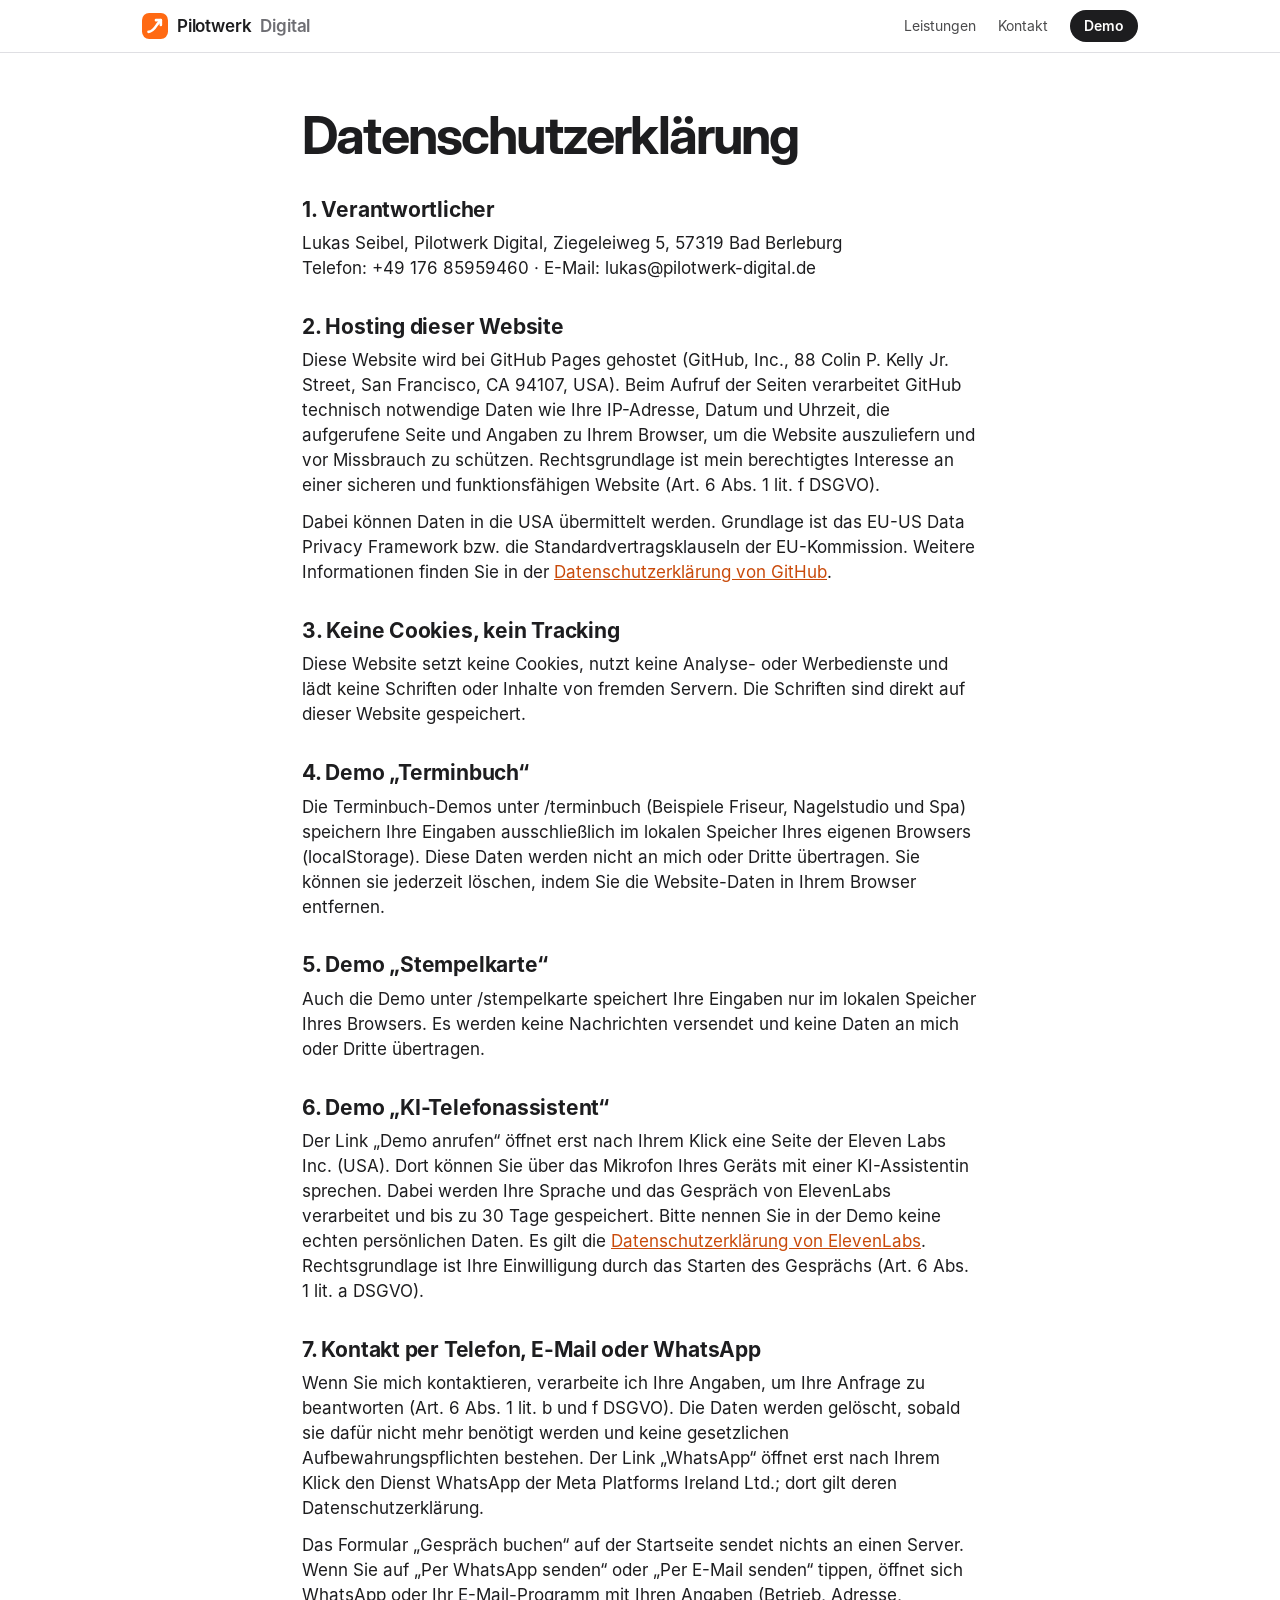
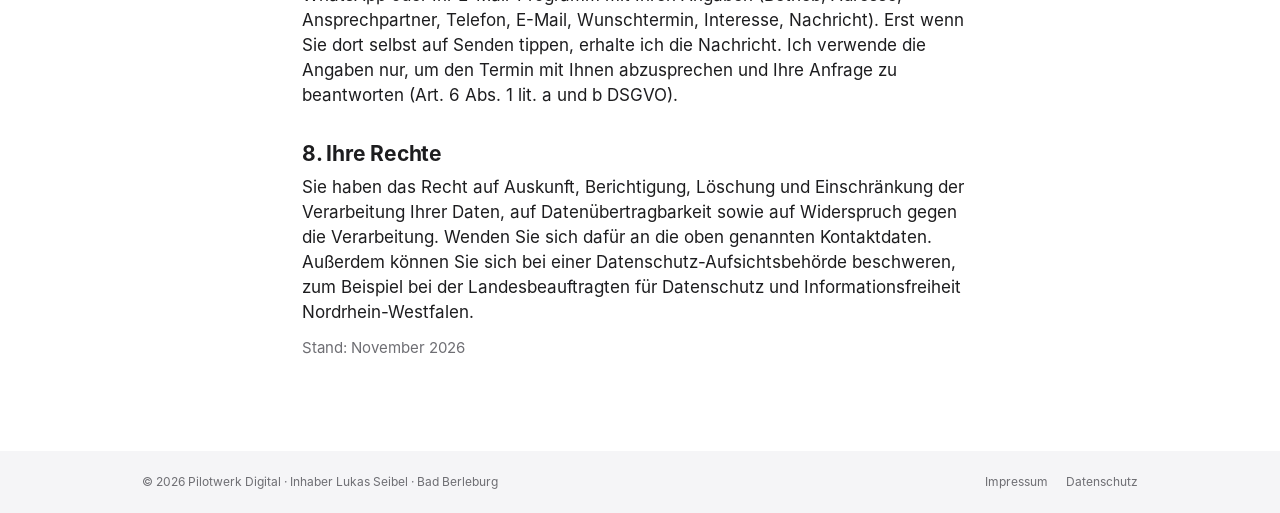
==== commit 25cab91b: "Gespräch buchen: Formular mit Betrieb, Adresse, Ansprechpartner, Wunschtermin, Versand per WhatsApp " ====
--- a/datenschutz/index.html
+++ b/datenschutz/index.html
@@ -42,6 +42,7 @@
 
   <h2>7. Kontakt per Telefon, E-Mail oder WhatsApp</h2>
   <p>Wenn Sie mich kontaktieren, verarbeite ich Ihre Angaben, um Ihre Anfrage zu beantworten (Art. 6 Abs. 1 lit. b und f DSGVO). Die Daten werden gelöscht, sobald sie dafür nicht mehr benötigt werden und keine gesetzlichen Aufbewahrungspflichten bestehen. Der Link „WhatsApp“ öffnet erst nach Ihrem Klick den Dienst WhatsApp der Meta Platforms Ireland Ltd.; dort gilt deren Datenschutzerklärung.</p>
+  <p>Das Formular „Gespräch buchen“ auf der Startseite sendet nichts an einen Server. Wenn Sie auf „Per WhatsApp senden“ oder „Per E-Mail senden“ tippen, öffnet sich WhatsApp oder Ihr E-Mail-Programm mit Ihren Angaben (Betrieb, Adresse, Ansprechpartner, Telefon, E-Mail, Wunschtermin, Interesse, Nachricht). Erst wenn Sie dort selbst auf Senden tippen, erhalte ich die Nachricht. Ich verwende die Angaben nur, um den Termin mit Ihnen abzusprechen und Ihre Anfrage zu beantworten (Art. 6 Abs. 1 lit. a und b DSGVO).</p>
 
   <h2>8. Ihre Rechte</h2>
   <p>Sie haben das Recht auf Auskunft, Berichtigung, Löschung und Einschränkung der Verarbeitung Ihrer Daten, auf Datenübertragbarkeit sowie auf Widerspruch gegen die Verarbeitung. Wenden Sie sich dafür an die oben genannten Kontaktdaten. Außerdem können Sie sich bei einer Datenschutz-Aufsichtsbehörde beschweren, zum Beispiel bei der Landesbeauftragten für Datenschutz und Informationsfreiheit Nordrhein-Westfalen.</p>
--- a/assets/site.css
+++ b/assets/site.css
@@ -9,7 +9,7 @@
   --bg:#FFFFFF; --bg2:#F5F5F7; --ink:#1D1D1F; --muted:#6E6E73; --line:#D2D2D7; --card:#FFFFFF;
   --black:#000000; --on-black:#F5F5F7; --on-black-muted:#A1A1A6;
   --accent:#FF6A13; --accent-ink:#FFFFFF;
-  --link:#C94A0A;
+  --link:#C94A0A; --bad:#C0362C;
   --graphite:#1D1D1F;
   --font:"Inter",ui-sans-serif,system-ui,-apple-system,"Segoe UI",Roboto,sans-serif;
   --display:"Inter Display","Inter",ui-sans-serif,system-ui,-apple-system,sans-serif;
@@ -18,7 +18,7 @@
 @media (prefers-color-scheme:dark){
   :root{
     --bg:#000000; --bg2:#111113; --ink:#F5F5F7; --muted:#A1A1A6; --line:#2C2C2E; --card:#1C1C1E;
-    --accent:#FF8A3D; --accent-ink:#000000; --link:#FF8A3D; --graphite:#2C2C2E;
+    --accent:#FF8A3D; --accent-ink:#000000; --link:#FF8A3D; --graphite:#2C2C2E; --bad:#FF7A6E;
     color-scheme:dark;
   }
 }
@@ -100,6 +100,7 @@
 
 /* Service cards */
 .svc-grid{display:grid;grid-template-columns:repeat(2,minmax(0,1fr));gap:20px}
+.svc-grid > .card:last-child:nth-child(odd){grid-column:1/-1}
 @media (max-width:760px){.svc-grid{grid-template-columns:1fr;gap:16px}}
 .card{background:var(--bg2);border-radius:24px;padding:28px;display:flex;flex-direction:column;gap:12px;min-width:0}
 .card .ic{width:46px;height:46px;border-radius:13px;background:var(--card);display:grid;place-items:center;color:var(--accent);box-shadow:0 1px 2px rgba(0,0,0,.06)}
@@ -216,3 +217,48 @@
 .legal .muted{color:var(--muted);font-size:15px}
 .legal a{color:var(--link)}
 
+
+/* Booking form */
+.book{display:grid;grid-template-columns:minmax(0,1.7fr) minmax(0,1fr);gap:20px;align-items:start}
+@media (max-width:860px){.book{grid-template-columns:1fr}}
+.bform{background:var(--bg2);border-radius:28px;padding:28px;display:flex;flex-direction:column;gap:24px;min-width:0}
+@media (max-width:560px){.bform{padding:22px 18px;border-radius:24px}}
+.bform fieldset{border:0;margin:0;padding:0;display:flex;flex-direction:column;gap:14px;min-width:0}
+.bform legend{font-family:var(--display);font-weight:700;font-size:21px;letter-spacing:-.01em;padding:0;margin:0 0 12px}
+.f2{display:grid;grid-template-columns:1fr 1fr;gap:12px}
+.f2.plz{grid-template-columns:120px minmax(0,1fr)}
+@media (max-width:560px){.f2{grid-template-columns:1fr}.f2.plz{grid-template-columns:100px minmax(0,1fr)}}
+.fld{display:flex;flex-direction:column;gap:6px;min-width:0}
+.fld label,.fld .lab{font-size:14.5px;font-weight:600}
+.req{color:var(--link)}
+.bform input:not([type=radio]):not([type=checkbox]),.bform select,.bform textarea{font:inherit;font-size:16px;color:var(--ink);background:var(--bg);border:1px solid var(--line);border-radius:12px;padding:11px 13px;min-height:48px;width:100%;min-width:0}
+.bform textarea{resize:vertical}
+.bform input:focus-visible,.bform select:focus-visible,.bform textarea:focus-visible{outline:3px solid var(--accent);outline-offset:1px}
+.bform [aria-invalid="true"]{border-color:var(--bad)!important;box-shadow:0 0 0 1px var(--bad)}
+.err{margin:0;color:var(--bad);font-size:13.5px;font-weight:600}
+.pills{display:flex;flex-wrap:wrap;gap:8px}
+.pillc{position:relative;display:inline-flex}
+.pillc input{position:absolute;opacity:0;width:1px;height:1px;margin:0}
+.pillc span{display:inline-flex;align-items:center;min-height:44px;padding:9px 16px;border-radius:980px;background:var(--bg);border:1px solid var(--line);font-size:15px;font-weight:600;cursor:pointer;user-select:none}
+.pillc input:checked + span{background:var(--ink);color:var(--bg);border-color:var(--ink)}
+.pillc input:focus-visible + span{outline:3px solid var(--accent);outline-offset:2px}
+.checkc{display:flex;gap:10px;align-items:center;align-self:end;min-height:48px;font-size:15px;font-weight:600;cursor:pointer}
+.consent{display:flex;gap:10px;align-items:flex-start;font-size:15px;cursor:pointer}
+.checkc input,.consent input{width:22px;height:22px;flex:none;accent-color:var(--ink);margin:1px 0 0}
+.consent a{color:var(--link)}
+.send{display:flex;flex-wrap:wrap;gap:10px}
+.send .btn{flex:1 1 200px}
+.fine2{margin:0;font-size:13.5px;color:var(--muted)}
+.done{background:var(--bg);border-radius:18px;padding:18px;display:flex;flex-direction:column;gap:8px;align-items:flex-start}
+.done:focus{outline:3px solid var(--accent);outline-offset:2px}
+.done b{font-size:18px}
+.done p{margin:0;color:var(--muted)}
+.direct{background:var(--ink);color:var(--bg);border-radius:28px;padding:28px;display:flex;flex-direction:column;gap:10px;position:sticky;top:120px}
+@media (max-width:860px){.direct{position:static}}
+.direct h3{margin:0;font-family:var(--display);font-size:24px;letter-spacing:-.02em}
+.direct p{margin:0 0 6px;color:color-mix(in srgb,var(--bg) 72%,var(--ink))}
+.direct .btn{width:100%}
+.direct .num{margin:8px 0 0;font-size:15px;line-height:1.6}
+.direct .num a{text-decoration:none;color:var(--bg)}
+.direct .num a:hover{text-decoration:underline}
+.direct .who{font-size:14px;margin:0}
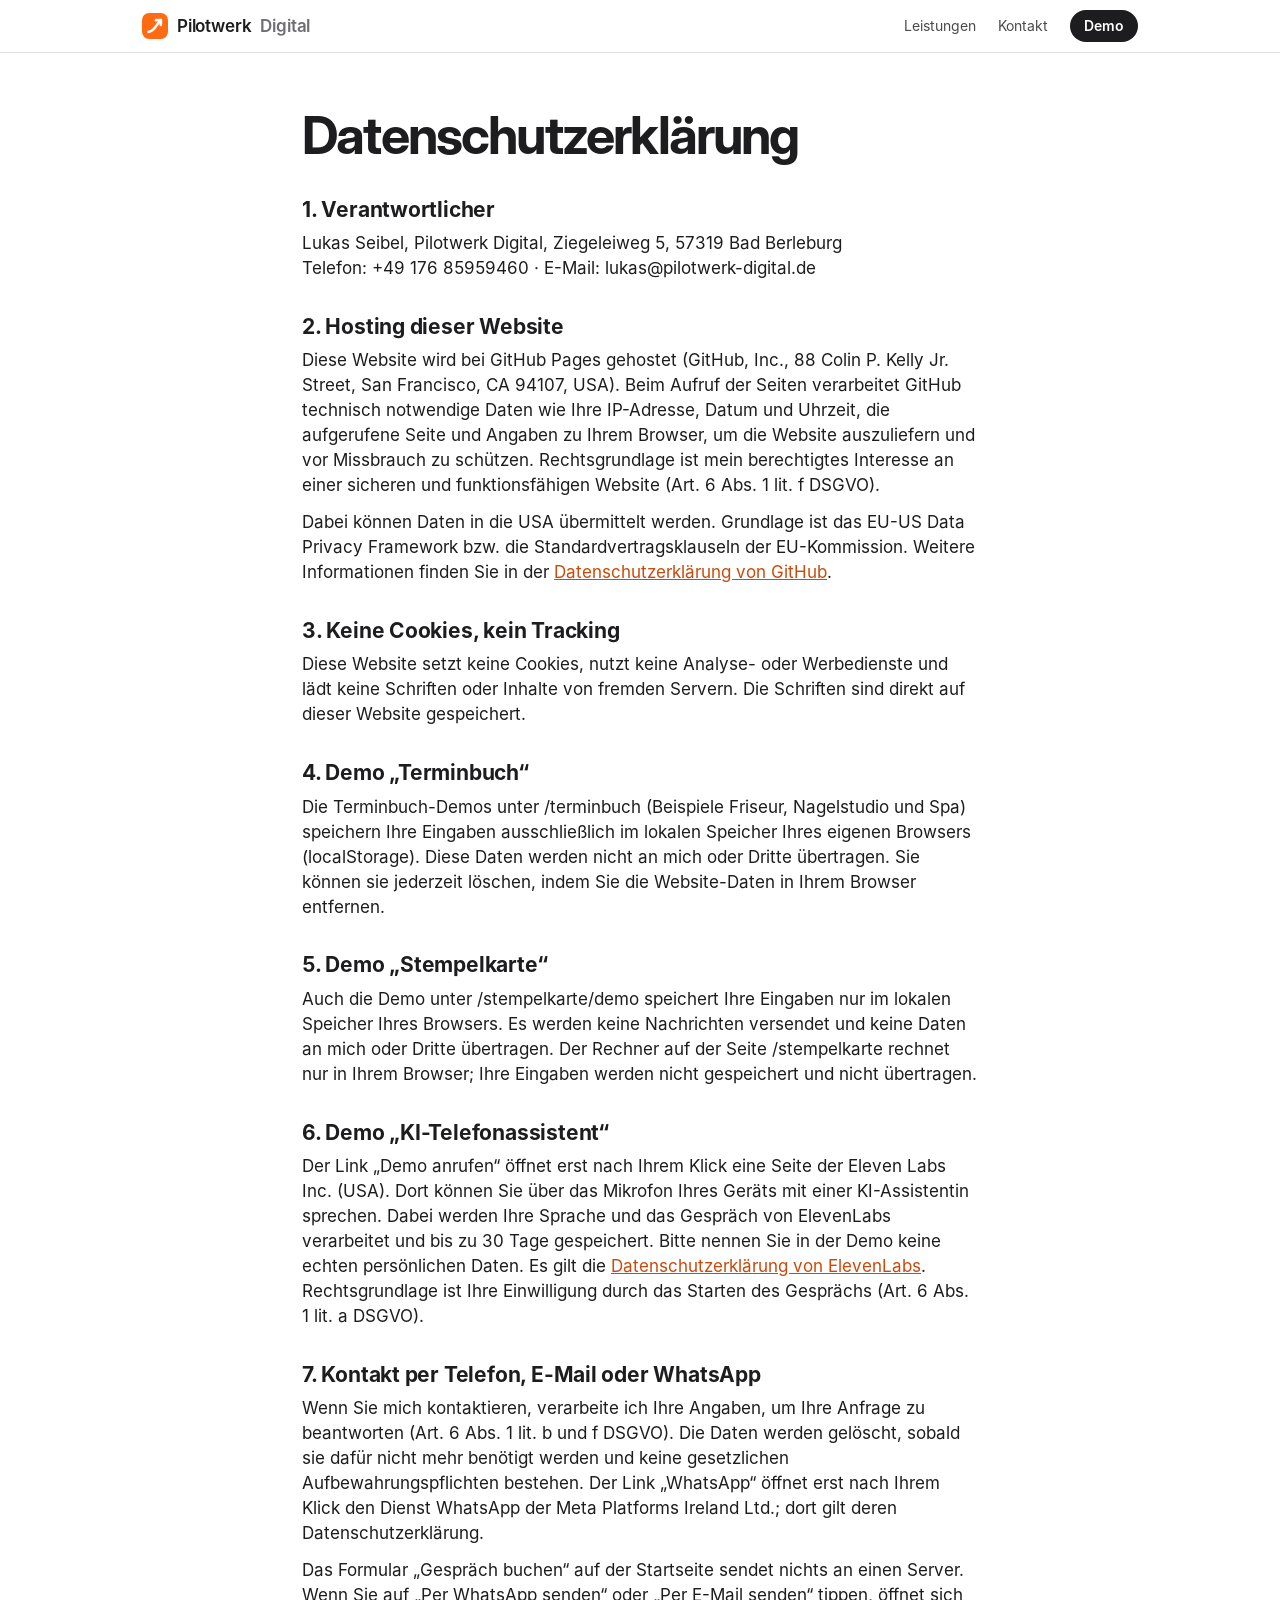
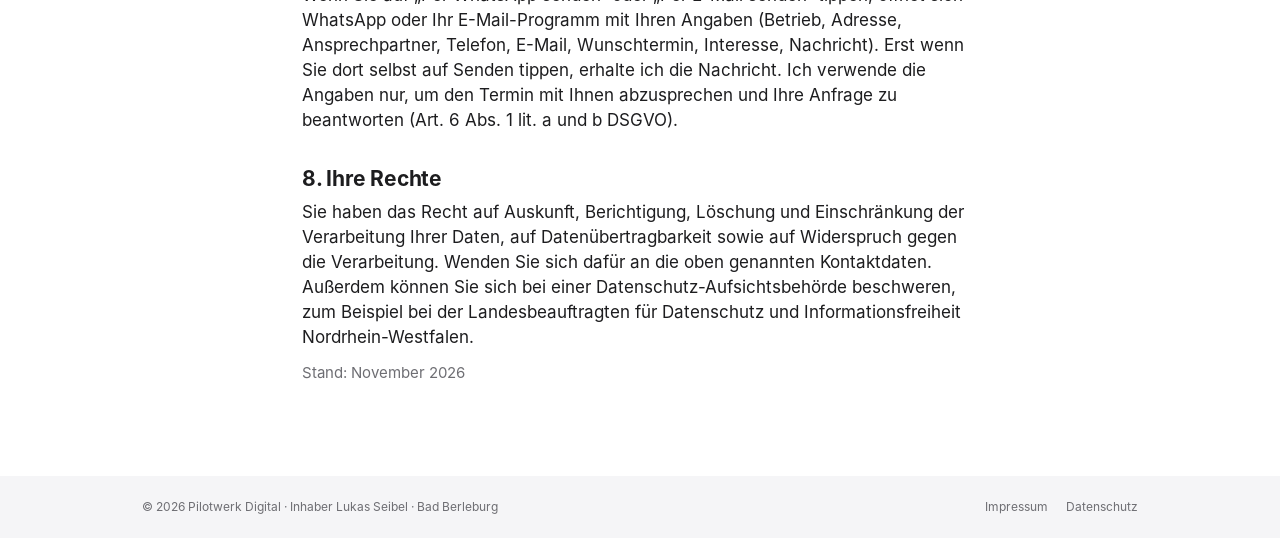
==== commit ad514571: "Stempelkarte: eigene Erklärseite mit Rechner, Demo nach /stempelkarte/demo/, 30 Tage gratis ohne Ein" ====
--- a/datenschutz/index.html
+++ b/datenschutz/index.html
@@ -35,7 +35,7 @@
   <p>Die Terminbuch-Demos unter /terminbuch (Beispiele Friseur, Nagelstudio und Spa) speichern Ihre Eingaben ausschließlich im lokalen Speicher Ihres eigenen Browsers (localStorage). Diese Daten werden nicht an mich oder Dritte übertragen. Sie können sie jederzeit löschen, indem Sie die Website-Daten in Ihrem Browser entfernen.</p>
 
   <h2>5. Demo „Stempelkarte“</h2>
-  <p>Auch die Demo unter /stempelkarte speichert Ihre Eingaben nur im lokalen Speicher Ihres Browsers. Es werden keine Nachrichten versendet und keine Daten an mich oder Dritte übertragen.</p>
+  <p>Auch die Demo unter /stempelkarte/demo speichert Ihre Eingaben nur im lokalen Speicher Ihres Browsers. Es werden keine Nachrichten versendet und keine Daten an mich oder Dritte übertragen. Der Rechner auf der Seite /stempelkarte rechnet nur in Ihrem Browser; Ihre Eingaben werden nicht gespeichert und nicht übertragen.</p>
 
   <h2>6. Demo „KI-Telefonassistent“</h2>
   <p>Der Link „Demo anrufen“ öffnet erst nach Ihrem Klick eine Seite der Eleven Labs Inc. (USA). Dort können Sie über das Mikrofon Ihres Geräts mit einer KI-Assistentin sprechen. Dabei werden Ihre Sprache und das Gespräch von ElevenLabs verarbeitet und bis zu 30 Tage gespeichert. Bitte nennen Sie in der Demo keine echten persönlichen Daten. Es gilt die <a href="https://elevenlabs.io/privacy-policy" rel="noopener">Datenschutzerklärung von ElevenLabs</a>. Rechtsgrundlage ist Ihre Einwilligung durch das Starten des Gesprächs (Art. 6 Abs. 1 lit. a DSGVO).</p>
--- a/assets/site.css
+++ b/assets/site.css
@@ -79,7 +79,7 @@
 .home section{padding-block:88px}
 .home section.alt{background:var(--bg2)}
 .home section[id]{scroll-margin-top:calc(36px + env(safe-area-inset-top,0px))}
-.home .card[id]{scroll-margin-top:calc(120px + env(safe-area-inset-top,0px))}
+.home .card[id],.home .mini-card[id]{scroll-margin-top:calc(120px + env(safe-area-inset-top,0px))}
 .home h2{font-size:clamp(34px,5.4vw,56px);max-width:16ch}
 .home .lead{margin-bottom:40px}
 @media (max-width:700px){.home section{padding-block:60px}.home section[id]{scroll-margin-top:calc(52px + env(safe-area-inset-top,0px))}.home .lead{margin-bottom:28px}}
@@ -262,3 +262,16 @@
 .direct .num a{text-decoration:none;color:var(--bg)}
 .direct .num a:hover{text-decoration:underline}
 .direct .who{font-size:14px;margin:0}
+
+/* Further services, compact */
+.more-h{font-family:var(--display);font-weight:700;font-size:24px;letter-spacing:-.02em;margin:44px 0 14px;text-align:center}
+.extra-grid{display:grid;grid-template-columns:repeat(2,minmax(0,1fr));gap:12px}
+@media (max-width:760px){.extra-grid{grid-template-columns:1fr}}
+.mini-card{background:var(--bg2);border-radius:20px;padding:18px;display:flex;gap:14px;align-items:flex-start;min-width:0}
+.mini-card .ic{width:42px;height:42px;border-radius:12px;background:var(--card);display:grid;place-items:center;color:var(--accent);flex:none;box-shadow:0 1px 2px rgba(0,0,0,.06)}
+.mini-card .ic svg{width:21px;height:21px}
+.mini-card h4{margin:0 0 4px;font-size:17px;letter-spacing:-.01em}
+.mini-card p{margin:0 0 4px;color:var(--muted);font-size:15px}
+.mini-card .pa{font-size:14px;font-weight:600}
+.mini-card a{color:var(--link);font-weight:600;text-decoration:none;display:inline-flex;align-items:center;min-height:44px;margin-left:8px}
+.mini-card a:hover{text-decoration:underline}
